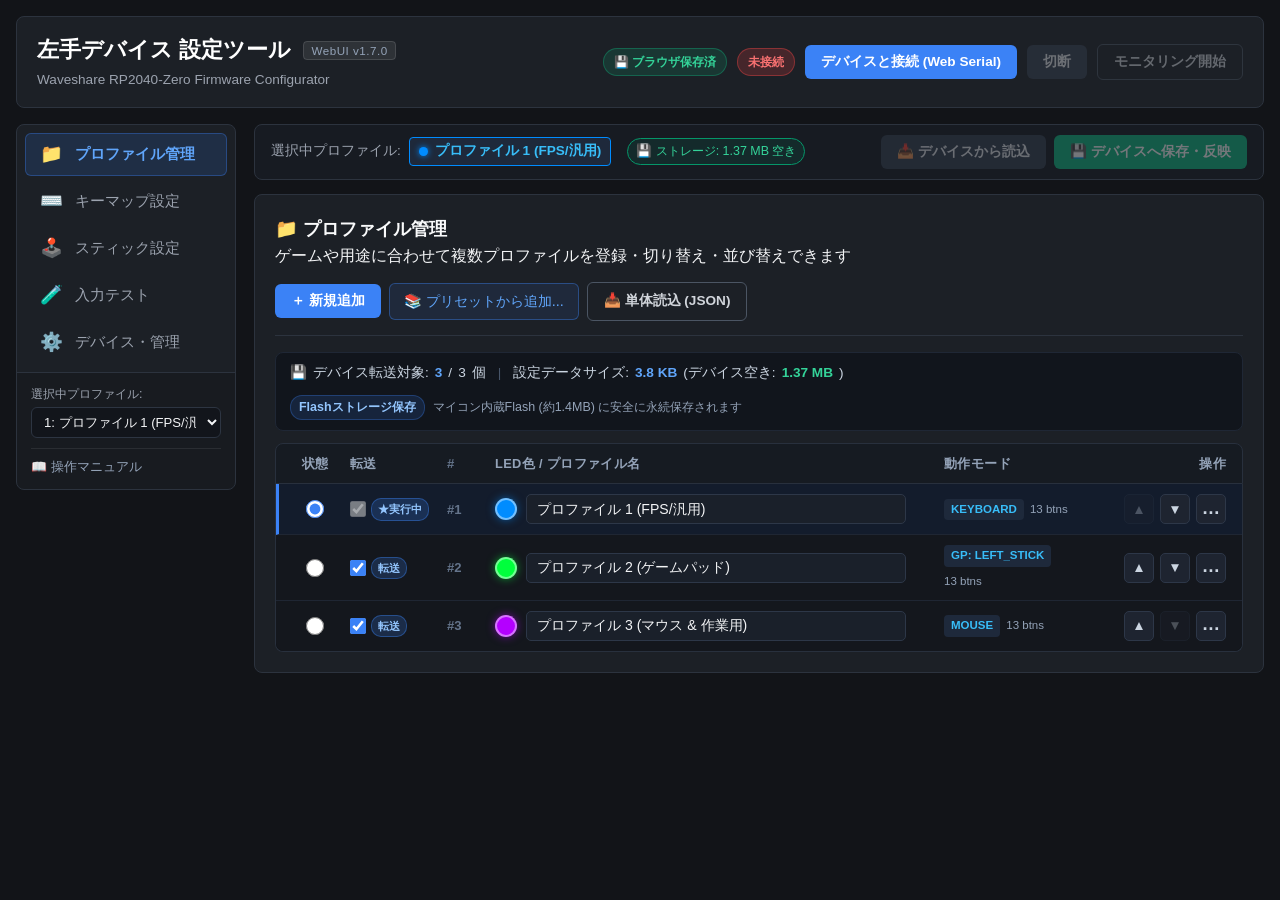
==== webui/index.html @ 6008fb48 "chore: bump version to v1.7.0" ====
<!DOCTYPE html>
<html lang="ja">
<head>
  <meta charset="UTF-8">
  <meta name="viewport" content="width=device-width, initial-scale=1.0">
  <meta http-equiv="Content-Security-Policy" content="default-src 'self'; script-src 'self'; style-src 'self' 'unsafe-inline'; img-src 'self' data:; connect-src 'self';">
  <meta http-equiv="Cache-Control" content="no-cache, no-store, must-revalidate">
  <meta http-equiv="Pragma" content="no-cache">
  <meta http-equiv="Expires" content="0">
  <title>左手デバイス 設定ツール - Configurator</title>
  <link rel="stylesheet" href="style.css">
</head>
<body>
  <div class="app-container">
    <!-- ヘッダー -->
    <header class="app-header">
      <div class="logo-area">
        <h1>左手デバイス 設定ツール <span class="app-version-tag" id="appVersionTag">WebUI v1.7.0</span></h1>
        <span class="subtitle">Waveshare RP2040-Zero Firmware Configurator</span>
      </div>
      <div class="connection-bar">
        <span id="storageBadge" class="badge badge-storage saved" title="ブラウザのlocalStorageに自動保存されています">💾 ブラウザ保存済</span>
        <span id="fwVersionBadge" class="badge badge-fw-version" style="display: none;" title="接続中ファームウェアのバージョン">FW: 未確認</span>
        <span id="connStatus" class="badge badge-disconnected">未接続</span>
        <button id="btnConnect" class="btn btn-primary" title="ポート選択ダイアログで「Lefty Controller」を含む項目を選択してください">デバイスと接続 (Web Serial)</button>
        <button id="btnDisconnect" class="btn btn-secondary" disabled>切断</button>
        <button id="btnToggleMonitor" class="btn btn-outline btn-monitor btn-toggle-monitor" disabled title="リアルタイムのスティック・ボタン入力状態の受信を切り替えます">モニタリング開始</button>
      </div>
    </header>

    <!-- ファームウェア更新通知バナー -->
    <div id="versionAlertBanner" class="version-alert-banner" style="display: none;">
      <div class="banner-content">
        <span class="banner-icon">⚠️</span>
        <div class="banner-text">
          <div class="banner-title" id="versionAlertTitle">ファームウェアの更新が推奨されます</div>
          <div class="banner-detail" id="versionAlertDetail">デバイス側: 未対応 (v1.0以前) / WebUI推奨: v1.7.0</div>
          <div class="banner-subtext">最新機能（同時押しコンボ、長押し・タップ判定、Fnレイヤー、内蔵Flashストレージ容量モニター）を安全に利用するため、最新のファームウェアファイルをマイコン（CIRCUITPY）にコピーしてください。</div>
        </div>
      </div>
      <div class="banner-actions">
        <button type="button" class="btn-sm btn-outline" id="btnDismissVersionAlert">閉じる</button>
      </div>
    </div>

    <!-- メインレイアウト: サイドバー + タブコンテンツ -->
    <div class="app-layout">
      <!-- 左サイドバー -->
      <aside class="sidebar">
        <nav class="sidebar-nav">
          <button type="button" class="nav-item active" data-tab="tabProfiles" id="navTabProfiles">
            <span class="nav-icon">📁</span>
            <span class="nav-label">プロファイル管理</span>
          </button>
          <button type="button" class="nav-item" data-tab="tabKeymap" id="navTabKeymap">
            <span class="nav-icon">⌨️</span>
            <span class="nav-label">キーマップ設定</span>
          </button>
          <button type="button" class="nav-item" data-tab="tabJoystick" id="navTabJoystick">
            <span class="nav-icon">🕹️</span>
            <span class="nav-label">スティック設定</span>
          </button>
          <button type="button" class="nav-item" data-tab="tabTest" id="navTabTest">
            <span class="nav-icon">🧪</span>
            <span class="nav-label">入力テスト</span>
          </button>
          <button type="button" class="nav-item" data-tab="tabDevice" id="navTabDevice">
            <span class="nav-icon">⚙️</span>
            <span class="nav-label">デバイス・管理</span>
          </button>
        </nav>
        <div class="sidebar-footer">
          <div class="sidebar-profile-indicator">
            <label for="sidebarProfileSelect" class="indicator-label">選択中プロファイル:</label>
            <select id="sidebarProfileSelect" class="sidebar-profile-select">
              <!-- JSで動的生成 -->
            </select>
          </div>
          <div class="sidebar-help-link">
            <a href="https://github.com/niratama/lefty-controller-firmware/blob/main/docs/webui_manual.md" target="_blank" rel="noopener noreferrer">📖 操作マニュアル</a>
          </div>
        </div>
      </aside>

      <!-- メインコンテンツ表示エリア -->
      <main class="tab-content-area">

        <!-- ============================================== -->
        <!-- TAB 1: プロファイル管理 (初期タブ) -->
        <!-- ============================================== -->
        <div id="tabProfiles" class="tab-pane active">
          <!-- クイックアクションバー -->
          <div class="quick-action-bar">
            <div class="quick-action-info">
              <span class="quick-action-label">選択中プロファイル:</span>
              <span class="active-profile-badge current-profile-name-display">プロファイル 1</span>
              <span id="quickStorageBadge" class="storage-chip" title="マイコン内蔵Flash (config.json) ストレージ容量状況">💾 ストレージ: -- 空き</span>
            </div>
            <div class="quick-action-buttons">
              <button type="button" class="btn btn-secondary btn-quick-load" disabled>📥 デバイスから読込</button>
              <button type="button" class="btn btn-success btn-quick-save" disabled>💾 デバイスへ保存・反映</button>
            </div>
          </div>

          <section class="card profile-management-card">
            <div class="card-header profile-management-header">
              <div class="card-header-titles">
                <h2>📁 プロファイル管理</h2>
                <span class="card-subtitle">ゲームや用途に合わせて複数プロファイルを登録・切り替え・並び替えできます</span>
              </div>
              <div class="profile-header-actions">
                <button type="button" id="btnAddProfile" class="btn btn-primary">＋ 新規追加</button>
                <button type="button" id="btnOpenPresetModal" class="btn btn-primary-outline">📚 プリセットから追加...</button>
                <label class="btn btn-outline file-btn">
                  📥 単体読込 (JSON) <input type="file" id="fileImportSingleProfile" accept=".json" style="display: none;">
                </label>
              </div>
            </div>

            <!-- プロファイル一覧リスト -->
            <div class="profiles-list-section">
              <!-- プロファイル同期 & ストレージ容量サマリーバー -->
              <div class="profiles-sync-summary-bar" id="profilesSyncSummaryBar">
                <div class="sync-summary-stats">
                  <span class="sync-summary-item">
                    <span class="sync-summary-icon">💾</span>
                    <span class="sync-summary-label">デバイス転送対象:</span>
                    <strong id="syncTargetCount">1</strong> / <span id="syncTotalCount">1</span> 個
                  </span>
                  <span class="sync-summary-separator">|</span>
                  <span class="sync-summary-item">
                    <span class="sync-summary-label">設定データサイズ:</span>
                    <strong id="syncPayloadBytes">--</strong> (デバイス空き: <strong id="syncFreeBytes">--</strong>)
                  </span>
                </div>
                <div class="sync-summary-guide">
                  <span class="sync-guide-badge">Flashストレージ保存</span>
                  <span class="sync-guide-text">マイコン内蔵Flash (約1.4MB) に安全に永続保存されます</span>
                </div>
              </div>

              <div class="profiles-list-header-row">
                <span class="col-status">状態</span>
                <span class="col-sync" title="マイコン内蔵Flash (config.json) への転送対象">転送</span>
                <span class="col-index">#</span>
                <span class="col-name" title="LED色アイコンをクリックして発光色を変更、テキスト入力で名前を変更">LED色 / プロファイル名</span>
                <span class="col-meta">動作モード</span>
                <span class="col-actions">操作</span>
              </div>
              <div class="profiles-list-container" id="profilesListContainer">
                <!-- JSで動的生成 -->
              </div>
            </div>
          </section>
        </div>

        <!-- ============================================== -->
        <!-- TAB 2: キーマップ設定 (13ボタン) -->
        <!-- ============================================== -->
        <div id="tabKeymap" class="tab-pane">
          <!-- クイックアクションバー -->
          <div class="quick-action-bar">
            <div class="quick-action-info">
              <span class="quick-action-label">編集対象:</span>
              <span class="active-profile-badge current-profile-name-display">プロファイル 1</span>
            </div>
            <div class="quick-action-buttons">
              <button type="button" class="btn btn-secondary btn-quick-load" disabled>📥 デバイスから読込</button>
              <button type="button" class="btn btn-success btn-quick-save" disabled>💾 デバイスへ保存・反映</button>
            </div>
          </div>

          <section class="card buttons-section">
            <div class="card-header">
              <h2>⌨️ スイッチ入力 (13ボタン) キーマップ</h2>
              <p class="section-desc">前面9個、側面トリガー3個、スティック押し込みスイッチの割当キーを設定します。</p>
            </div>

            <!-- レイヤー切り替え UI (通常レイヤー vs Fnレイヤー) -->
            <div class="layer-switcher-bar">
              <div class="layer-switcher-tabs" id="layerSwitcherTabs">
                <button type="button" class="btn-layer-tab active" data-layer="base" id="btnLayerBase">
                  <span class="layer-tab-dot dot-base"></span>
                  <span class="layer-tab-label">通常レイヤー (Base)</span>
                </button>
                <button type="button" class="btn-layer-tab" data-layer="fn" id="btnLayerFn">
                  <span class="layer-tab-dot dot-fn"></span>
                  <span class="layer-tab-label">Fnレイヤー</span>
                  <span class="layer-tab-badge">Fnキー押下中</span>
                </button>
              </div>
              <div class="layer-hint" id="layerHintText">
                💡 いずれかのボタンに <code>layer:fn</code> を割り当てると、そのボタンを押している間Fnレイヤーのキーマップに切り替わります。
              </div>
            </div>

            <!-- 折りたたみ式 対応キー一覧カタログ -->
            <div class="key-catalog-card">
              <div class="key-catalog-header">
                <div class="key-catalog-title">
                  <span class="catalog-title-main">📖 対応キー・アクション一覧カタログ</span>
                  <span class="catalog-hint">チップをクリックすると選択中の入力欄に自動挿入されます</span>
                </div>
                <button type="button" class="btn-sm btn-outline" id="btnToggleCatalog">一覧を展開 ▼</button>
              </div>
              <div class="key-catalog-body" id="keyCatalogBody" style="display: none;">
                <div class="catalog-tabs" id="catalogTabs">
                  <!-- JSで動的生成 -->
                </div>
                <div class="catalog-chips-container" id="catalogChipsContainer">
                  <!-- JSで動的生成 -->
                </div>
              </div>
            </div>

            <div class="button-grid" id="buttonGrid">
              <!-- JSで動的生成 -->
            </div>
          </section>

          <!-- コンボ (同時押し) 設定カード -->
          <section class="card combos-section">
            <div class="card-header combos-card-header">
              <div class="combos-header-info">
                <h2>🔀 2ボタン同時押し (コンボ / コード入力)</h2>
                <p class="section-desc">2つのボタンを同時に一定時間長押しした際のアクションを設定します（誤爆防止の単体キーマスキング付き）。</p>
              </div>
              <button type="button" class="btn btn-outline btn-sm" id="btnAddCombo">＋ コンボを追加</button>
            </div>
            <div class="combos-list-container" id="combosListContainer">
              <!-- JSで動的生成 -->
            </div>
          </section>
        </div>

        <!-- ============================================== -->
        <!-- TAB 3: スティック設定 -->
        <!-- ============================================== -->
        <div id="tabJoystick" class="tab-pane">
          <!-- クイックアクションバー -->
          <div class="quick-action-bar">
            <div class="quick-action-info">
              <span class="quick-action-label">編集対象:</span>
              <span class="active-profile-badge current-profile-name-display">プロファイル 1</span>
            </div>
            <div class="quick-action-buttons">
              <button type="button" class="btn btn-secondary btn-quick-load" disabled>📥 デバイスから読込</button>
              <button type="button" class="btn btn-success btn-quick-save" disabled>💾 デバイスへ保存・反映</button>
            </div>
          </div>

          <section class="card stick-section">
            <div class="card-header">
              <h2>🕹️ 2軸アナログスティック モニタ & 動作設定</h2>
            </div>
            <div class="stick-grid">
              <!-- スティックビジュアライザ -->
              <div class="visualizer-container">
                <div class="stick-mode-badge" id="stickModeBadge">
                  <span class="mode-badge-label">MODE:</span>
                  <span id="stickModeText" class="mode-badge-text">KEYBOARD (WASD)</span>
                  <span id="stickModeExtra" class="mode-badge-extra"></span>
                </div>
                <canvas id="stickCanvas" width="300" height="300"></canvas>
                <div class="stick-coords">
                  <span>RAW: (<span id="rawX">32768</span>, <span id="rawY">32768</span>)</span>
                  <span>Delta: (<span id="deltaX">0</span>, <span id="deltaY">0</span>)</span>
                </div>
                <div class="active-states">
                  <span id="stateUp" class="state-pill">UP: NEUTRAL</span>
                  <span id="stateDown" class="state-pill">DOWN: NEUTRAL</span>
                  <span id="stateLeft" class="state-pill">LEFT: NEUTRAL</span>
                  <span id="stateRight" class="state-pill">RIGHT: NEUTRAL</span>
                </div>
                <div class="stick-action-btns">
                  <button id="btnCalibrate" class="btn btn-outline" disabled style="width: 100%;">ゼロ点キャリブレーション実行</button>
                </div>
              </div>

              <!-- スティック各種パラメータ設定 -->
              <div class="stick-params">
                <h3>スティック基本動作</h3>
                <div class="param-row">
                  <label for="stickModeSelect">スティック動作モード:</label>
                  <select id="stickModeSelect" class="btn-input" style="width: 100%;">
                    <option value="keyboard">キーボード (WASD 多段階入力)</option>
                    <option value="gamepad">ゲームパッド (アナログスティック / DPAD)</option>
                    <option value="mouse">マウス (ポインタ移動)</option>
                  </select>
                </div>

                <!-- ゲームパッド割り当てターゲット (ゲームパッド時のみ表示) -->
                <div class="param-row" id="gamepadTargetRow" style="display: none;">
                  <label for="gamepadTargetSelect">ゲームパッド割り当て軸 / ターゲット:</label>
                  <select id="gamepadTargetSelect" class="btn-input" style="width: 100%;">
                    <option value="left_stick">左スティック (X / Y 軸)</option>
                    <option value="right_stick">右スティック (Z / Rz 軸 - カメラ操作等)</option>
                    <option value="dpad">D-Pad / ハットスイッチ (十字キー 8方向 / 4方向)</option>
                    <option value="z_axis">Z軸 (DirectInput Z / Rz 軸)</option>
                  </select>
                </div>

                <!-- スティック Run (走り/2段階目/マウス深倒し加速) 有効・無効トグル -->
                <div class="param-row-checkbox" id="enableRunRow">
                  <label><input type="checkbox" id="enableRunCheckbox" checked> <span id="enableRunLabel">スティックのRun (走り/2段階目入力) を有効にする</span></label>
                  <span class="param-hint-inline" id="enableRunHint">※チェックを外すと最大まで倒しても常にWalk(1段階目)のみ入力されます</span>
                </div>

                <!-- DPAD Walk/Run 連動ボタン (ゲームパッド DPAD時のみ表示) -->
                <div id="dpadWalkRunGroup" class="dpad-modifiers-box" style="display: none;">
                  <h4>DPAD Walk / Run 連動ボタン設定</h4>
                  <div class="param-row">
                    <label for="dpadWalkBtnInput">Walk (低速移動時) 追加ボタン:</label>
                    <input type="text" id="dpadWalkBtnInput" class="btn-input" placeholder="例: 未設定、または Shift や Gamepad_1 等">
                  </div>
                  <div class="param-row">
                    <label for="dpadRunBtnInput">Run (高速移動時) 追加ボタン:</label>
                    <input type="text" id="dpadRunBtnInput" class="btn-input" placeholder="例: Gamepad_2 (Bダッシュ) や Gamepad_9 (L3) 等">
                  </div>
                  <span class="param-hint">※スティックの傾きに応じて連動ボタンを押します。深く倒した時にダッシュボタンを押す標準パターン、または浅く倒した時にスニーク/歩きボタンを押す逆パターンの両方に対応します。</span>
                </div>

                <div class="param-row">
                  <label for="directionModeSelect">方向入力制限 (斜め防止):</label>
                  <select id="directionModeSelect" class="btn-input" style="width: 100%;">
                    <option value="8way">8方向入力 (標準: 斜め同時押し可)</option>
                    <option value="4way_snap">4方向スナップ (推奨: 最寄り1方向のみ入力)</option>
                    <option value="4way_strict">4方向厳格 (斜め不感帯: 斜め入力時は無効化)</option>
                  </select>
                </div>
                <div class="param-row" id="mouseSpeedRow" style="display: none;">
                  <label for="mouseSpeedInput">マウス最高速度 (感度):</label>
                  <input type="range" id="mouseSpeedInput" min="2" max="30" step="1">
                  <span id="mouseSpeedVal" class="val-display">-</span>
                </div>
                <div class="param-row" id="mouseCurveRow" style="display: none;">
                  <label for="mouseCurveSelect">マウス加速カーブ (レスポンス):</label>
                  <select id="mouseCurveSelect" class="btn-input" style="width: 100%;">
                    <option value="linear">リニア (1.0 - 倒し込み量に一定比例)</option>
                    <option value="smooth" selected>スムーズ (1.5 - 標準: 微小操作が繊細で快適)</option>
                    <option value="aggressive">急加速 (2.0 - 精密エイム & 端で一気に高速移動)</option>
                  </select>
                </div>
                <div class="param-row" id="mouseRunThresholdRow" style="display: none;">
                  <label for="mouseRunThresholdInput">Run (深倒し加速) 開始閾値:</label>
                  <input type="range" id="mouseRunThresholdInput" min="5000" max="32000" step="500">
                  <span id="mouseRunThresholdVal" class="val-display">-</span>
                </div>
                <div class="param-row">
                  <label for="deadzoneInput">デッドゾーン (遊び):</label>
                  <input type="range" id="deadzoneInput" min="500" max="10000" step="100">
                  <span id="deadzoneVal" class="val-display">-</span>
                </div>
                <div class="param-row">
                  <label for="hysteresisInput">ヒステリシス (チャタリング防止):</label>
                  <input type="range" id="hysteresisInput" min="200" max="5000" step="100">
                  <span id="hysteresisVal" class="val-display">-</span>
                </div>
                <div class="param-row-checkbox">
                  <label><input type="checkbox" id="invertX"> X軸反転</label>
                  <label><input type="checkbox" id="invertY"> Y軸反転</label>
                </div>
                <div class="param-row">
                  <label for="rotationSelect">取付回転補正:</label>
                  <select id="rotationSelect" class="btn-input" style="width: 100%;">
                    <option value="0">0°</option>
                    <option value="90">90° (標準取付補正)</option>
                    <option value="180">180°</option>
                    <option value="270">270° (逆向き取付補正)</option>
                  </select>
                </div>

                <!-- キーボード Walk/Run 閾値 & 方向別個別設定 -->
                <div id="kbdThresholdsGroup">
                  <h3 style="margin-top: 15px;">Walk / Run 閾値一括設定 (全方向)</h3>
                  <div class="param-row">
                    <label for="batchWalkInput">Walk (歩き) 閾値:</label>
                    <input type="range" id="batchWalkInput" min="1000" max="32000" step="500">
                    <span id="batchWalkVal" class="val-display">-</span>
                  </div>
                  <div class="param-row">
                    <label for="batchRunInput">Run (走り) 閾値:</label>
                    <input type="range" id="batchRunInput" min="1000" max="32000" step="500">
                    <span id="batchRunVal" class="val-display">-</span>
                  </div>

                  <h3 style="margin-top: 15px;">方向別 個別設定 (微調整・キー割当)</h3>
                  <div class="direction-tabs">
                    <table class="dir-table">
                      <thead>
                        <tr>
                          <th>方向</th>
                          <th>Walk閾値</th>
                          <th>Walkキー</th>
                          <th>Run閾値</th>
                          <th>Runキー</th>
                        </tr>
                      </thead>
                      <tbody id="dirTableBody">
                        <!-- JSで動的生成 -->
                      </tbody>
                    </table>
                  </div>
                </div>
              </div>
            </div>
          </section>
        </div>

        <!-- ============================================== -->
        <!-- TAB 4: 入力テスト & ハードウェアモニター -->
        <!-- ============================================== -->
        <div id="tabTest" class="tab-pane">
          <section class="card test-input-section">
            <div class="test-header">
              <h2>🧪 キー入力テスト & ハードウェアモニター</h2>
              <span class="test-badge">HID Key & Hardware Monitor</span>
            </div>
            <p class="section-desc">コントローラのボタンやスティック入力をブラウザ上で即座にテストできます。Tabキーが押されてもフォーカスが外れないよう保護されています。</p>

            <div class="test-input-container">
              <input type="text" id="testInputBox" class="test-input-box" placeholder="ここをクリックしてキーやスティックを操作すると文字が入力されます (Tabキー対応)..." autocomplete="off">
              <button id="btnClearTestInput" class="btn btn-secondary">入力クリア</button>
            </div>

            <div class="test-key-display">
              <span class="test-label">押下中キー (PC認識):</span>
              <div id="liveKeysContainer" class="live-keys-container">
                <span class="key-pill-placeholder">なし</span>
              </div>
            </div>

            <div class="hw-monitor-container">
              <span class="test-label">物理ボタン状態 (GP0〜GP12 / 30Hz):</span>
              <div class="hw-btn-grid" id="hwBtnGrid">
                <!-- JSで13ボタンのインジケータを生成 -->
              </div>
            </div>
          </section>
        </div>

        <!-- ============================================== -->
        <!-- TAB 5: デバイス・管理 & バックアップ -->
        <!-- ============================================== -->
        <div id="tabDevice" class="tab-pane">
          <section class="card device-management-card">
            <div class="card-header">
              <h2>⚙️ デバイス管理 & 設定バックアップ</h2>
              <p class="section-desc">設定全体のバックアップ・復元、内蔵Flashメモリ(NVM)使用状況の確認、出荷時リセット、およびシリアル通信ログの確認が行えます。</p>
            </div>

            <!-- NVMストレージ使用状況カード -->
            <div class="nvm-storage-card">
              <div class="nvm-card-header">
                <div class="nvm-header-title">
                  <h3>💾 マイコン内蔵ストレージ (Flash / config.json) 状況</h3>
                  <span id="nvmSourceBadge" class="nvm-source-badge offline">オフライン (推定値)</span>
                </div>
                <button type="button" id="btnRefreshNvm" class="btn btn-sm btn-outline">🔄 容量を再確認</button>
              </div>

              <div class="nvm-stats-grid">
                <div class="nvm-stat-box">
                  <span class="nvm-stat-label">設定データ使用量</span>
                  <div class="nvm-stat-value-group">
                    <span id="nvmUsedVal" class="nvm-stat-num">--</span>
                    <span id="nvmUsedUnit" class="nvm-stat-unit">bytes</span>
                  </div>
                </div>
                <div class="nvm-stat-box">
                  <span class="nvm-stat-label">空き容量</span>
                  <div class="nvm-stat-value-group">
                    <span id="nvmFreeVal" class="nvm-stat-num">--</span>
                    <span id="nvmFreeUnit" class="nvm-stat-unit">MB</span>
                  </div>
                </div>
                <div class="nvm-stat-box">
                  <span class="nvm-stat-label">総容量</span>
                  <div class="nvm-stat-value-group">
                    <span id="nvmTotalVal" class="nvm-stat-num">約 1.4</span>
                    <span id="nvmTotalUnit" class="nvm-stat-unit">MB</span>
                  </div>
                </div>
                <div class="nvm-stat-box">
                  <span class="nvm-stat-label">登録プロファイル数</span>
                  <div class="nvm-stat-value-group">
                    <span id="nvmProfileCountVal" class="nvm-stat-num">--</span>
                    <span class="nvm-stat-unit">個</span>
                  </div>
                </div>
              </div>

              <div class="nvm-progress-section">
                <div class="nvm-progress-track">
                  <div id="nvmProgressBar" class="nvm-progress-fill" style="width: 0%;"></div>
                </div>
                <div class="nvm-progress-info">
                  <span id="nvmProgressPercent" class="nvm-percent-text">0.0% 使用中</span>
                  <span id="nvmProgressStatus" class="nvm-status-text">余裕あり</span>
                </div>
              </div>

              <div class="nvm-card-footer">
                <p id="nvmWarningText" class="nvm-alert-text" style="display: none;"></p>
                <p class="nvm-guide-text">
                  ℹ️ <strong>RP2040 内蔵Flashストレージ:</strong> 総容量 約 1.0〜1.4 MB。1プロファイルあたり約400 bytesと非常に軽量なため、数十〜数百個のプロファイルを余裕を持ってマイコンへ保存可能です。PCへUSBマウント（メンテナンスモード）時にも <code>config.json</code> を直接バックアップ・手動編集できます。
                </p>
              </div>
            </div>

            <div class="backup-actions-bar">
              <div class="backup-action-group">
                <h3>⚡ デバイス同期</h3>
                <div class="btn-group-sync">
                  <button id="btnLoadConfig" class="btn btn-secondary" disabled>📥 デバイスから読込</button>
                  <button id="btnSaveConfig" class="btn btn-success" disabled>💾 デバイスへ保存・反映 (Hot Reload)</button>
                </div>
              </div>

              <div class="backup-action-group">
                <h3>💾 バックアップ (JSON)</h3>
                <div class="btn-group-json">
                  <button id="btnExportJson" class="btn btn-outline">全設定JSONエクスポート</button>
                  <label class="btn btn-outline file-btn">
                    全設定JSONインポート <input type="file" id="fileImportJson" accept=".json" style="display: none;">
                  </label>
                  <button id="btnResetDefault" class="btn btn-danger">デフォルトに戻す</button>
                </div>
              </div>

              <div class="backup-action-group">
                <h3>📖 ドキュメント</h3>
                <div class="btn-group-json">
                  <a href="https://github.com/niratama/lefty-controller-firmware/blob/main/docs/webui_manual.md" target="_blank" rel="noopener noreferrer" class="btn btn-outline" style="text-decoration: none; display: inline-flex; align-items: center; gap: 6px;">📖 WebUI 操作マニュアルを開く</a>
                </div>
              </div>
            </div>

            <div class="action-progress-wrapper">
              <span id="actionProgress" class="action-progress" style="display: none;">
                <span class="spinner"></span>
                <span id="actionProgressText">処理中...</span>
              </span>
            </div>

            <!-- シリアル通信ログコンソール -->
            <div class="console-box">
              <div class="console-header">
                <span>📡 シリアル通信ログ / コンソール</span>
                <button id="btnClearLog" class="btn-sm">クリア</button>
              </div>
              <pre id="logArea"></pre>
            </div>
          </section>
        </div>

      </main>
    </div>

    <!-- ============================================== -->
    <!-- プリセット選択モーダル -->
    <!-- ============================================== -->
    <div id="presetModal" class="modal-overlay" style="display: none;">
      <div class="modal-box preset-modal-box">
        <div class="modal-header">
          <div class="modal-header-info">
            <h3>📚 プロファイル プリセットライブラリ</h3>
            <span class="modal-subtitle">よく使われる設定テンプレートを選んでプロファイルに追加できます</span>
          </div>
          <button type="button" class="modal-close-btn" id="btnPresetModalClose">&times;</button>
        </div>
        <div class="preset-cards-grid" id="presetCardsGrid">
          <!-- JSで動的生成 -->
        </div>
      </div>
    </div>

    <!-- ============================================== -->
    <!-- キー選択モーダル -->
    <!-- ============================================== -->
    <div id="keyPickerModal" class="modal-overlay" style="display: none;">
      <div class="modal-box">
        <div class="modal-header">
          <div class="modal-header-info">
            <h3 id="modalTargetTitle">キーを選択</h3>
            <span class="modal-subtitle">割り当てたいキーやアクションをクリックしてください</span>
          </div>
          <button type="button" class="modal-close-btn" id="btnModalClose">&times;</button>
        </div>
        <div class="modal-modifiers-row">
          <span class="modifier-label">同時押し修飾キー:</span>
          <label class="mod-checkbox-label"><input type="checkbox" id="modCtrl"> Ctrl</label>
          <label class="mod-checkbox-label"><input type="checkbox" id="modShift"> Shift</label>
          <label class="mod-checkbox-label"><input type="checkbox" id="modAlt"> Alt</label>
          <label class="mod-checkbox-label"><input type="checkbox" id="modWin"> Win / Gui</label>
        </div>
        <div class="modal-tabs" id="modalTabs">
          <!-- JSで動的生成 -->
        </div>
        <div class="modal-chips-grid" id="modalChipsGrid">
          <!-- JSで動的生成 -->
        </div>
        <div class="modal-footer">
          <div class="modal-preview">
            <span class="preview-label">設定内容:</span>
            <span class="preview-badge" id="modalSelectedKey">未選択</span>
          </div>
          <div class="modal-footer-btns">
            <button type="button" class="btn btn-secondary" id="btnModalClear">キー解除 (なし)</button>
            <button type="button" class="btn btn-primary" id="btnModalApply">確定して反映</button>
          </div>
        </div>
      </div>
    </div>

    <!-- ============================================== -->
    <!-- 共有プロファイル受信確認モーダル -->
    <!-- ============================================== -->
    <div id="sharedProfileModal" class="modal-overlay" style="display: none;">
      <div class="modal-box shared-profile-modal-box">
        <div class="modal-header">
          <div class="modal-header-info">
            <h3>📥 共有プロファイルを受信しました</h3>
            <span class="modal-subtitle">共有リンクからプロファイル設定が検出されました</span>
          </div>
          <button type="button" class="modal-close-btn" id="btnSharedProfileClose">&times;</button>
        </div>
        <div class="shared-profile-body">
          <div class="shared-profile-card">
            <div class="shared-profile-header">
              <span class="shared-profile-badge" id="sharedProfileBadge">KEYBOARD</span>
              <span class="shared-profile-btn-count" id="sharedProfileBtnCount">13ボタン設定済</span>
            </div>
            <h4 class="shared-profile-name" id="sharedProfileName">プロファイル名</h4>
            <p class="shared-profile-desc" id="sharedProfileDesc">スティックおよび13ボタンの設定が含まれています。</p>
          </div>
        </div>
        <div class="modal-footer">
          <div class="modal-footer-btns" style="width: 100%; justify-content: flex-end; gap: 10px;">
            <button type="button" class="btn btn-secondary" id="btnSharedProfileCancel">キャンセル</button>
            <button type="button" class="btn btn-primary" id="btnSharedProfileApply">＋ このプロファイルを一覧に追加する</button>
          </div>
        </div>
      </div>
    </div>

    <!-- ============================================== -->
    <!-- 短押し / 長押し (Tap-Hold) 個別設定モーダル -->
    <!-- ============================================== -->
    <div id="tapHoldModal" class="modal-overlay" style="display: none;">
      <div class="modal-box tap-hold-modal-box">
        <div class="modal-header">
          <div class="modal-header-info">
            <h3 id="tapHoldModalTitle">⏱️ 短押し / 長押し (Tap-Hold) 設定</h3>
            <span class="modal-subtitle">1つのボタンで「ちょん押し」と「長押し」のアクションを使い分けます</span>
          </div>
          <button type="button" class="modal-close-btn" id="btnTapHoldClose">&times;</button>
        </div>
        <div class="tap-hold-modal-body">
          <div class="tap-hold-group">
            <div class="tap-hold-label-row">
              <span class="tap-hold-badge badge-tap">短押し (Tap)</span>
              <span class="tap-hold-desc">すばやく離したときに発動（例: E / リロード、1 / 武器切替）</span>
            </div>
            <div class="tap-hold-input-row">
              <input type="text" id="tapHoldInputTap" class="tap-hold-input" placeholder="例: E, 1, Space" list="allKeysList" />
              <button type="button" class="btn-tool-sm" id="btnTapHoldPickTap">📋 選択</button>
            </div>
          </div>

          <div class="tap-hold-group">
            <div class="tap-hold-label-row">
              <span class="tap-hold-badge badge-hold">長押し (Hold)</span>
              <span class="tap-hold-desc">一定時間押し続けたときに発動（例: F / インタラクト、profile_next）</span>
            </div>
            <div class="tap-hold-input-row">
              <input type="text" id="tapHoldInputHold" class="tap-hold-input" placeholder="例: F, profile_next, M" list="allKeysList" />
              <button type="button" class="btn-tool-sm" id="btnTapHoldPickHold">📋 選択</button>
            </div>
          </div>

          <div class="tap-hold-group">
            <div class="tap-hold-label-row">
              <span class="tap-hold-badge badge-timer">判定長押し時間 (ミリ秒)</span>
              <span class="tap-hold-desc">この時間以上押すと長押しと判定されます（推奨: 250〜500ms）</span>
            </div>
            <div class="tap-hold-ms-row">
              <input type="number" id="tapHoldInputMs" class="tap-hold-input-ms" min="100" max="2000" step="50" value="300" />
              <span class="tap-hold-unit">ms</span>
            </div>
          </div>
        </div>
        <div class="modal-footer">
          <div class="modal-preview">
            <span class="preview-label">生成書式:</span>
            <code class="preview-badge" id="tapHoldPreviewText">tap:E|hold:F|ms:300</code>
          </div>
          <div class="modal-footer-btns">
            <button type="button" class="btn btn-secondary" id="btnTapHoldClear">通常の単一キーに戻す</button>
            <button type="button" class="btn btn-primary" id="btnTapHoldApply">確定して反映</button>
          </div>
        </div>
      </div>
    </div>

    <!-- トースト通知 -->
    <div id="toastNotification" class="toast-notification"></div>

    <!-- キー入力補完用 datalist -->
    <datalist id="allKeysList">
      <!-- JSで動的生成 -->
    </datalist>

    <!-- LED色パレット補完用 datalist -->
    <datalist id="presetLedColors">
      <option value="#008cff">シアン / ブルー (デフォルト 1)</option>
      <option value="#00ff3c">グリーン (デフォルト 2)</option>
      <option value="#b400ff">パープル (デフォルト 3)</option>
      <option value="#ffb400">オレンジ / イエロー (デフォルト 4)</option>
      <option value="#00ffe6">ターコイズ (デフォルト 5)</option>
      <option value="#ff2800">レッド (デフォルト 6)</option>
      <option value="#ff007f">ホットピンク</option>
      <option value="#ffffff">ピュアホワイト</option>
    </datalist>
  </div>

  <script src="app.js?v=1.7.0"></script>
</body>
</html>
---- webui/style.css ----
:root {
  --bg-color: #121418;
  --card-bg: #1c2026;
  --card-border: #2c333e;
  --primary: #3b82f6;
  --primary-hover: #2563eb;
  --success: #10b981;
  --success-hover: #059669;
  --danger: #ef4444;
  --danger-hover: #dc2626;
  --warning: #f59e0b;
  --text-main: #f3f4f6;
  --text-sub: #9ca3af;
  --active-btn: #38bdf8;
  --radar-center: #475569;
  --radar-deadzone: rgba(148, 163, 184, 0.15);
  --radar-walk: rgba(59, 130, 246, 0.15);
  --radar-run: rgba(16, 185, 129, 0.15);
  --radar-dot: #ef4444;
}

* {
  box-sizing: border-box;
  margin: 0;
  padding: 0;
}

body {
  font-family: -apple-system, BlinkMacSystemFont, "Segoe UI", Roboto, Helvetica, Arial, sans-serif;
  background-color: var(--bg-color);
  color: var(--text-main);
  line-height: 1.5;
  padding: 16px;
}

.app-container {
  max-width: 1320px;
  margin: 0 auto;
  display: flex;
  flex-direction: column;
  gap: 16px;
}

.app-header {
  display: flex;
  justify-content: space-between;
  align-items: center;
  padding: 16px 20px;
  background-color: var(--card-bg);
  border: 1px solid var(--card-border);
  border-radius: 8px;
}

.logo-area h1 {
  font-size: 1.4rem;
  font-weight: 700;
  color: #fff;
}

.subtitle {
  font-size: 0.85rem;
  color: var(--text-sub);
}

.connection-bar {
  display: flex;
  align-items: center;
  gap: 10px;
  flex-wrap: wrap;
}

.btn-monitor {
  display: inline-flex;
  align-items: center;
  gap: 6px;
  transition: all 0.2s ease;
}

.btn-monitor.monitoring-active {
  background-color: rgba(16, 185, 129, 0.15);
  border-color: #10b981;
  color: #34d399;
}

.btn-monitor.monitoring-active:hover {
  background-color: rgba(16, 185, 129, 0.25);
  border-color: #059669;
}

.btn-monitor.monitoring-active::before {
  content: "";
  display: inline-block;
  width: 7px;
  height: 7px;
  border-radius: 50%;
  background-color: #10b981;
  box-shadow: 0 0 6px #10b981;
  animation: pulse-dot 1.5s infinite;
}

@keyframes pulse-dot {
  0% { transform: scale(0.95); opacity: 0.8; }
  50% { transform: scale(1.25); opacity: 1; }
  100% { transform: scale(0.95); opacity: 0.8; }
}

.badge {
  padding: 4px 10px;
  border-radius: 9999px;
  font-size: 0.75rem;
  font-weight: 600;
}

.badge-disconnected {
  background-color: rgba(239, 68, 68, 0.2);
  color: #f87171;
  border: 1px solid rgba(239, 68, 68, 0.4);
}

.badge-connected {
  background-color: rgba(16, 185, 129, 0.2);
  color: #34d399;
  border: 1px solid rgba(16, 185, 129, 0.4);
}

.badge-storage {
  background-color: rgba(59, 130, 246, 0.15);
  color: #60a5fa;
  border: 1px solid rgba(59, 130, 246, 0.35);
  cursor: default;
  transition: all 0.2s ease;
}

.badge-storage.saved {
  background-color: rgba(16, 185, 129, 0.15);
  color: #34d399;
  border: 1px solid rgba(16, 185, 129, 0.35);
}

.app-version-tag {
  font-size: 0.52em;
  font-weight: 500;
  color: #94a3b8;
  background: rgba(255, 255, 255, 0.08);
  border: 1px solid rgba(255, 255, 255, 0.12);
  border-radius: 4px;
  padding: 2px 7px;
  vertical-align: middle;
  margin-left: 6px;
  letter-spacing: 0.5px;
}

.badge-fw-version {
  background-color: rgba(148, 163, 184, 0.15);
  color: #94a3b8;
  border: 1px solid rgba(148, 163, 184, 0.35);
  cursor: default;
  transition: all 0.2s ease;
}

.badge-fw-version.up-to-date {
  background-color: rgba(16, 185, 129, 0.15);
  color: #34d399;
  border: 1px solid rgba(16, 185, 129, 0.35);
}

.badge-fw-version.outdated {
  background-color: rgba(245, 158, 11, 0.18);
  color: #fbbf24;
  border: 1px solid rgba(245, 158, 11, 0.45);
  animation: pulse-outdated 2s infinite ease-in-out;
}

@keyframes pulse-outdated {
  0%, 100% { border-color: rgba(245, 158, 11, 0.4); }
  50% { border-color: rgba(245, 158, 11, 0.9); }
}

/* バージョン警告バナー */
.version-alert-banner {
  display: flex;
  justify-content: space-between;
  align-items: center;
  background: linear-gradient(90deg, rgba(245, 158, 11, 0.15) 0%, rgba(245, 158, 11, 0.06) 100%);
  border: 1px solid rgba(245, 158, 11, 0.45);
  border-left: 4px solid #f59e0b;
  border-radius: 8px;
  padding: 12px 18px;
  margin-bottom: 20px;
  gap: 16px;
  animation: fadeIn 0.3s ease;
}

.banner-content {
  display: flex;
  align-items: flex-start;
  gap: 14px;
}

.banner-icon {
  font-size: 1.5rem;
  line-height: 1;
  flex-shrink: 0;
  margin-top: 2px;
}

.banner-text {
  display: flex;
  flex-direction: column;
  gap: 3px;
}

.banner-title {
  font-weight: 700;
  font-size: 0.95rem;
  color: #fbbf24;
}

.banner-detail {
  font-size: 0.85rem;
  color: #f3f4f6;
  font-weight: 500;
}

.banner-subtext {
  font-size: 0.8rem;
  color: #94a3b8;
  line-height: 1.4;
}

.banner-actions {
  flex-shrink: 0;
}

.card {
  background-color: var(--card-bg);
  border: 1px solid var(--card-border);
  border-radius: 8px;
  padding: 20px;
}

.card h2 {
  font-size: 1.15rem;
  margin-bottom: 12px;
  color: #f9fafb;
  border-bottom: 1px solid var(--card-border);
  padding-bottom: 8px;
}

.section-desc {
  font-size: 0.85rem;
  color: var(--text-sub);
  margin-bottom: 16px;
}

/* スティックセクション */
.stick-grid {
  display: grid;
  grid-template-columns: 320px 1fr;
  gap: 24px;
}

@media (max-width: 800px) {
  .stick-grid {
    grid-template-columns: 1fr;
  }
}

.visualizer-container {
  display: flex;
  flex-direction: column;
  align-items: center;
  gap: 10px;
}

.stick-mode-badge {
  display: inline-flex;
  align-items: center;
  gap: 8px;
  background-color: #181d24;
  border: 1px solid var(--card-border);
  padding: 4px 14px;
  border-radius: 9999px;
  font-size: 0.8rem;
  font-weight: 600;
  box-shadow: 0 1px 3px rgba(0, 0, 0, 0.3);
}

.stick-mode-badge .mode-badge-label {
  color: #64748b;
  font-weight: 700;
  font-size: 0.75rem;
}

.stick-mode-badge .mode-badge-text {
  color: #38bdf8;
  letter-spacing: 0.5px;
}

.stick-mode-badge .mode-badge-extra {
  font-family: monospace;
  color: #34d399;
  font-size: 0.75rem;
  background-color: rgba(16, 185, 129, 0.1);
  padding: 2px 6px;
  border-radius: 4px;
  border: 1px solid rgba(16, 185, 129, 0.2);
}

.stick-mode-badge .mode-badge-extra:empty {
  display: none;
}

#stickCanvas {
  background-color: #0b0d10;
  border: 1px solid var(--card-border);
  border-radius: 50%;
  box-shadow: inset 0 0 15px rgba(0,0,0,0.8);
}

.stick-coords {
  font-family: monospace;
  font-size: 0.85rem;
  display: flex;
  gap: 16px;
  color: var(--text-sub);
}

.active-states {
  display: flex;
  flex-wrap: wrap;
  gap: 6px;
  justify-content: center;
}

.state-pill {
  font-size: 0.7rem;
  padding: 2px 8px;
  border-radius: 4px;
  background-color: #262c36;
  color: var(--text-sub);
  border: 1px solid #374151;
}

.state-pill.active-walk {
  background-color: rgba(59, 130, 246, 0.2);
  color: #60a5fa;
  border-color: #3b82f6;
  font-weight: bold;
}

.state-pill.active-run {
  background-color: rgba(16, 185, 129, 0.2);
  color: #34d399;
  border-color: #10b981;
  font-weight: bold;
}

.stick-action-btns {
  display: flex;
  gap: 8px;
  margin-top: 6px;
}

/* スティックパラメータ設定 */
.stick-params h3 {
  font-size: 0.95rem;
  color: var(--text-sub);
  margin-bottom: 8px;
}

.param-row {
  display: grid;
  grid-template-columns: 240px 1fr 60px;
  align-items: center;
  gap: 12px;
  margin-bottom: 12px;
}

.param-row label {
  font-size: 0.85rem;
}

.param-row input[type="range"] {
  accent-color: var(--primary);
}

.val-display {
  font-family: monospace;
  font-size: 0.85rem;
  text-align: right;
  color: #38bdf8;
}

.param-row-checkbox {
  display: flex;
  gap: 20px;
  margin-bottom: 16px;
  font-size: 0.85rem;
}

.dir-table {
  width: 100%;
  border-collapse: collapse;
  font-size: 0.85rem;
}

.dir-table th, .dir-table td {
  padding: 8px 10px;
  border: 1px solid var(--card-border);
  text-align: left;
}

.dir-table th {
  background-color: #232832;
  color: var(--text-sub);
}

.dir-table input[type="number"], .dir-table input[type="text"] {
  width: 100%;
  background-color: #121418;
  border: 1px solid #374151;
  color: #fff;
  padding: 4px 8px;
  border-radius: 4px;
}

/* ボタンキーマップ設定 */
.button-grid {
  display: grid;
  grid-template-columns: repeat(auto-fill, minmax(200px, 1fr));
  gap: 12px;
}

.btn-card {
  background-color: #171a20;
  border: 1px solid var(--card-border);
  border-radius: 6px;
  padding: 10px;
  display: flex;
  flex-direction: column;
  gap: 6px;
  transition: border-color 0.15s;
}

.btn-card.physically-pressed {
  border-color: #34d399;
  box-shadow: 0 0 10px rgba(52, 211, 153, 0.4);
  background-color: #132822;
}

.btn-card-header {
  display: flex;
  justify-content: space-between;
  align-items: center;
  gap: 4px;
}

.btn-card-title {
  display: flex;
  align-items: center;
  gap: 6px;
}

.btn-card-tools {
  display: flex;
  align-items: center;
  gap: 4px;
}

.btn-tool-sm {
  background-color: #232832;
  border: 1px solid #374151;
  color: #94a3b8;
  font-size: 0.72rem;
  padding: 2px 6px;
  border-radius: 4px;
  cursor: pointer;
  transition: all 0.15s ease;
  line-height: 1.2;
}

.btn-tool-sm:hover {
  background-color: #374151;
  color: #fff;
  border-color: #4b5563;
}

.btn-tool-sm.capturing-key {
  background-color: rgba(59, 130, 246, 0.3) !important;
  color: #60a5fa !important;
  border-color: #3b82f6 !important;
  animation: capturePulse 1s infinite alternate;
}

@keyframes capturePulse {
  0% { box-shadow: 0 0 2px rgba(59, 130, 246, 0.4); }
  100% { box-shadow: 0 0 10px rgba(59, 130, 246, 0.9); }
}

.btn-label {
  font-size: 0.8rem;
  font-weight: 600;
  color: #94a3b8;
}

.btn-input-wrapper {
  position: relative;
  display: flex;
  align-items: center;
  width: 100%;
}

.btn-input {
  width: 100%;
  background-color: #0d0f12;
  border: 1px solid #374151;
  color: #38bdf8;
  padding: 6px 26px 6px 8px;
  border-radius: 4px;
  font-size: 0.9rem;
  font-weight: bold;
  transition: border-color 0.15s;
}

.btn-input:focus {
  border-color: #38bdf8;
  outline: none;
}

.btn-input.invalid-key {
  border-color: #f59e0b;
}

.key-valid-badge {
  position: absolute;
  right: 6px;
  font-size: 0.75rem;
  cursor: help;
  user-select: none;
}

.key-valid-badge.valid {
  color: #10b981;
}

.key-valid-badge.invalid {
  color: #f59e0b;
}

/* コントロールボタンバー */
.action-buttons-bar {
  display: flex;
  flex-wrap: wrap;
  gap: 10px;
  margin-bottom: 16px;
}

.btn {
  padding: 8px 16px;
  border-radius: 6px;
  font-size: 0.85rem;
  font-weight: 600;
  cursor: pointer;
  border: none;
  transition: all 0.15s ease-in-out;
}

.btn:disabled {
  opacity: 0.4;
  cursor: not-allowed;
}

.btn-primary {
  background-color: var(--primary);
  color: #fff;
}
.btn-primary:hover:not(:disabled) {
  background-color: var(--primary-hover);
}

.btn-secondary {
  background-color: #374151;
  color: #e5e7eb;
}
.btn-secondary:hover:not(:disabled) {
  background-color: #4b5563;
}

.btn-success {
  background-color: var(--success);
  color: #fff;
}
.btn-success:hover:not(:disabled) {
  background-color: var(--success-hover);
}

.btn-danger {
  background-color: rgba(239, 68, 68, 0.2);
  color: #f87171;
  border: 1px solid rgba(239, 68, 68, 0.4);
}
.btn-danger:hover:not(:disabled) {
  background-color: rgba(239, 68, 68, 0.4);
}

.btn-outline {
  background-color: transparent;
  color: #d1d5db;
  border: 1px solid #4b5563;
}
.btn-outline:hover:not(:disabled) {
  background-color: #262c36;
}

.btn-sm {
  padding: 2px 8px;
  font-size: 0.75rem;
  background-color: #374151;
  color: #d1d5db;
  border: none;
  border-radius: 4px;
  cursor: pointer;
}

.file-btn {
  cursor: pointer;
  display: inline-flex;
  align-items: center;
}

/* アクション進行中インジケータ & スピナー */
@keyframes spin {
  0% { transform: rotate(0deg); }
  100% { transform: rotate(360deg); }
}

.spinner {
  display: inline-block;
  width: 13px;
  height: 13px;
  border: 2px solid rgba(255, 255, 255, 0.25);
  border-radius: 50%;
  border-top-color: #ffffff;
  animation: spin 0.75s linear infinite;
  vertical-align: middle;
  margin-right: 6px;
  flex-shrink: 0;
}

.btn-loading {
  cursor: wait !important;
  opacity: 0.88 !important;
  pointer-events: none;
}

.btn-flash-success {
  background-color: #059669 !important;
  color: #ffffff !important;
  border-color: #10b981 !important;
  transition: all 0.25s ease;
}

.action-progress {
  display: inline-flex;
  align-items: center;
  gap: 8px;
  font-size: 0.8rem;
  font-weight: 600;
  padding: 6px 14px;
  border-radius: 6px;
  background-color: #151a21;
  border: 1px solid var(--card-border);
  color: #38bdf8;
  transition: all 0.2s ease;
}

.action-progress.active {
  border-color: rgba(56, 189, 248, 0.4);
  box-shadow: 0 0 8px rgba(56, 189, 248, 0.15);
}

.action-progress.success {
  color: #34d399;
  border-color: rgba(52, 211, 153, 0.4);
  background-color: rgba(16, 185, 129, 0.12);
}

/* コンソール */
.console-box {
  background-color: #0b0d10;
  border: 1px solid var(--card-border);
  border-radius: 6px;
  padding: 12px;
}

.console-header {
  display: flex;
  justify-content: space-between;
  align-items: center;
  font-size: 0.8rem;
  color: var(--text-sub);
  margin-bottom: 8px;
  border-bottom: 1px solid #1f2937;
  padding-bottom: 4px;
}

#logArea {
  height: 120px;
  overflow-y: auto;
  font-family: monospace;
  font-size: 0.8rem;
  color: #94a3b8;
  white-space: pre-wrap;
  word-break: break-all;
}

/* プロファイル管理 */
.profile-section {
  padding: 14px 20px;
}
.profile-bar {
  display: flex;
  justify-content: space-between;
  align-items: center;
  flex-wrap: wrap;
  gap: 16px;
}
.profile-select-group {
  display: flex;
  align-items: center;
  gap: 12px;
  flex: 1;
  min-width: 300px;
}
.profile-select {
  padding: 6px 12px;
  background-color: #121418;
  border: 1px solid #3b82f6;
  color: #fff;
  border-radius: 6px;
  font-size: 0.95rem;
  font-weight: 600;
  min-width: 220px;
}
.profile-name-input {
  padding: 6px 12px;
  background-color: #121418;
  border: 1px solid #374151;
  color: #fff;
  border-radius: 6px;
  font-size: 0.9rem;
  flex: 1;
  max-width: 260px;
}
.profile-btn-group {
  display: flex;
  gap: 8px;
}

/* テスト入力エリア */
.test-input-section {
  display: flex;
  flex-direction: column;
  gap: 12px;
}
.test-header {
  display: flex;
  justify-content: space-between;
  align-items: center;
}
.test-badge {
  font-size: 0.75rem;
  padding: 2px 8px;
  background-color: rgba(56, 189, 248, 0.15);
  color: #38bdf8;
  border: 1px solid rgba(56, 189, 248, 0.3);
  border-radius: 4px;
}
.test-input-container {
  display: flex;
  gap: 10px;
}
.test-input-box {
  flex: 1;
  background-color: #0e1115;
  border: 1px solid #374151;
  color: #38bdf8;
  font-size: 1rem;
  font-family: monospace;
  padding: 10px 14px;
  border-radius: 6px;
  outline: none;
  transition: border-color 0.2s;
}
.test-input-box:focus {
  border-color: #3b82f6;
  box-shadow: 0 0 0 2px rgba(59, 130, 246, 0.25);
}
.test-key-display {
  display: flex;
  align-items: center;
  gap: 12px;
}
.test-label {
  font-size: 0.8rem;
  color: var(--text-sub);
  min-width: 140px;
}
.live-keys-container {
  display: flex;
  flex-wrap: wrap;
  gap: 6px;
  min-height: 32px;
  align-items: center;
}
.key-pill {
  display: inline-flex;
  align-items: center;
  padding: 4px 10px;
  background-color: rgba(59, 130, 246, 0.25);
  border: 1px solid #3b82f6;
  color: #93c5fd;
  border-radius: 4px;
  font-size: 0.85rem;
  font-weight: 700;
  font-family: monospace;
  animation: keyPop 0.15s ease-out;
}
@keyframes keyPop {
  0% { transform: scale(0.85); opacity: 0.5; }
  100% { transform: scale(1); opacity: 1; }
}
.key-pill-placeholder {
  color: #4b5563;
  font-size: 0.85rem;
  font-style: italic;
}
.hw-monitor-container {
  display: flex;
  flex-direction: column;
  gap: 8px;
  padding-top: 6px;
  border-top: 1px solid #262c36;
}
.hw-btn-grid {
  display: grid;
  grid-template-columns: repeat(auto-fill, minmax(80px, 1fr));
  gap: 6px;
}
.hw-btn-pill {
  padding: 5px 6px;
  font-size: 0.72rem;
  text-align: center;
  background-color: #121418;
  border: 1px solid #2c333e;
  color: #6b7280;
  border-radius: 4px;
  transition: all 0.05s ease;
  user-select: none;
}
.hw-btn-pill.pressed {
  background-color: #10b981;
  color: #ffffff;
  border-color: #34d399;
  font-weight: bold;
  box-shadow: 0 0 8px rgba(16, 185, 129, 0.6);
  transform: translateY(-1px);
}

/* ==========================================
   対応キー一覧カタログ (Key Catalog)
   ========================================== */
.key-catalog-card {
  margin-bottom: 16px;
  background-color: #14171d;
  border: 1px solid var(--card-border);
  border-radius: 8px;
  overflow: hidden;
}

.key-catalog-header {
  display: flex;
  justify-content: space-between;
  align-items: center;
  padding: 10px 14px;
  background-color: #181d24;
  cursor: pointer;
  user-select: none;
}

.key-catalog-title {
  display: flex;
  align-items: baseline;
  gap: 12px;
}

.catalog-title-main {
  font-size: 0.9rem;
  font-weight: 700;
  color: #e2e8f0;
}

.catalog-hint {
  font-size: 0.75rem;
  color: var(--text-sub);
}

.key-catalog-body {
  padding: 12px 14px;
  border-top: 1px solid var(--card-border);
  display: flex;
  flex-direction: column;
  gap: 10px;
}

.catalog-tabs {
  display: flex;
  gap: 6px;
  overflow-x: auto;
  padding-bottom: 4px;
}

.catalog-tab-btn {
  background-color: #1f2530;
  border: 1px solid #2d3748;
  color: #94a3b8;
  padding: 5px 10px;
  font-size: 0.78rem;
  font-weight: 600;
  border-radius: 6px;
  cursor: pointer;
  white-space: nowrap;
  transition: all 0.15s ease;
}

.catalog-tab-btn:hover {
  background-color: #2d3748;
  color: #f1f5f9;
}

.catalog-tab-btn.active {
  background-color: rgba(59, 130, 246, 0.2);
  color: #60a5fa;
  border-color: #3b82f6;
}

.catalog-chips-container {
  display: flex;
  flex-wrap: wrap;
  gap: 6px;
  max-height: 200px;
  overflow-y: auto;
  padding: 4px;
}

.key-chip {
  display: inline-flex;
  align-items: center;
  gap: 5px;
  padding: 4px 9px;
  font-size: 0.78rem;
  font-weight: 600;
  background-color: #1e242d;
  border: 1px solid #334155;
  color: #cbd5e1;
  border-radius: 4px;
  cursor: pointer;
  user-select: none;
  transition: all 0.1s ease;
}

.key-chip:hover {
  background-color: #2d3748;
  border-color: #64748b;
  color: #ffffff;
  transform: translateY(-1px);
}

.key-chip:active {
  transform: translateY(0);
}

.key-chip.chip-kbd_mod {
  border-color: rgba(245, 158, 11, 0.4);
  color: #fbbf24;
}

.key-chip.chip-mouse {
  border-color: rgba(56, 189, 248, 0.4);
  color: #38bdf8;
}

.key-chip.chip-gamepad {
  border-color: rgba(168, 85, 247, 0.4);
  color: #c084fc;
}

.key-chip.chip-kbd_special {
  border-color: rgba(52, 211, 153, 0.4);
  color: #34d399;
}

.key-chip.chip-profile {
  border-color: rgba(244, 114, 182, 0.5);
  color: #f472b6;
  background-color: rgba(244, 114, 182, 0.08);
}

.key-chip.selected {
  background-color: rgba(59, 130, 246, 0.3) !important;
  border-color: #3b82f6 !important;
  color: #93c5fd !important;
  box-shadow: 0 0 6px rgba(59, 130, 246, 0.5);
}

/* ==========================================
   キー選択モーダル (Key Picker Modal)
   ========================================== */
.modal-overlay {
  position: fixed;
  inset: 0;
  background-color: rgba(0, 0, 0, 0.75);
  backdrop-filter: blur(4px);
  display: flex;
  align-items: center;
  justify-content: center;
  z-index: 1000;
  padding: 16px;
  animation: fadeIn 0.15s ease-out;
}

@keyframes fadeIn {
  from { opacity: 0; }
  to { opacity: 1; }
}

.modal-box {
  background-color: #171c23;
  border: 1px solid var(--card-border);
  border-radius: 10px;
  width: 680px;
  max-width: 95vw;
  max-height: 85vh;
  display: flex;
  flex-direction: column;
  box-shadow: 0 20px 30px rgba(0, 0, 0, 0.6);
}

.modal-header {
  display: flex;
  justify-content: space-between;
  align-items: center;
  padding: 14px 18px;
  border-bottom: 1px solid #262e3b;
}

.modal-header-info h3 {
  font-size: 1.05rem;
  color: #f8fafc;
}

.modal-subtitle {
  font-size: 0.75rem;
  color: var(--text-sub);
}

.modal-close-btn {
  background: transparent;
  border: none;
  font-size: 1.5rem;
  line-height: 1;
  color: #94a3b8;
  cursor: pointer;
  padding: 4px;
}

.modal-close-btn:hover {
  color: #fff;
}

.modal-modifiers-row {
  display: flex;
  align-items: center;
  gap: 16px;
  padding: 10px 18px;
  background-color: #12151b;
  border-bottom: 1px solid #262e3b;
  font-size: 0.82rem;
  flex-wrap: wrap;
}

.modifier-label {
  color: #94a3b8;
  font-weight: 700;
}

.mod-checkbox-label {
  display: inline-flex;
  align-items: center;
  gap: 5px;
  cursor: pointer;
  color: #e2e8f0;
}

.modal-tabs {
  display: flex;
  gap: 6px;
  padding: 10px 18px;
  overflow-x: auto;
  border-bottom: 1px solid #262e3b;
  background-color: #14181f;
}

.modal-chips-grid {
  padding: 16px 18px;
  overflow-y: auto;
  flex: 1;
  display: flex;
  flex-wrap: wrap;
  gap: 8px;
  max-height: 300px;
}

.modal-footer {
  display: flex;
  justify-content: space-between;
  align-items: center;
  padding: 12px 18px;
  background-color: #12151b;
  border-top: 1px solid #262e3b;
  flex-wrap: wrap;
  gap: 12px;
}

.modal-preview {
  display: flex;
  align-items: center;
  gap: 8px;
}

.preview-label {
  font-size: 0.8rem;
  color: var(--text-sub);
}

.preview-badge {
  font-family: monospace;
  font-size: 0.95rem;
  font-weight: 700;
  color: #38bdf8;
  background-color: #1e293b;
  padding: 4px 10px;
  border-radius: 4px;
  border: 1px solid #334155;
}

.modal-footer-btns {
  display: flex;
  gap: 8px;
}

/* ============================================== */
/* マルチタブ & サイドバー レイアウト */
/* ============================================== */
.app-layout {
  display: flex;
  gap: 18px;
  align-items: flex-start;
}

.sidebar {
  width: 220px;
  flex-shrink: 0;
  background-color: var(--card-bg);
  border: 1px solid var(--card-border);
  border-radius: 8px;
  display: flex;
  flex-direction: column;
  position: sticky;
  top: 16px;
  overflow: hidden;
}

.sidebar-nav {
  display: flex;
  flex-direction: column;
  padding: 8px;
  gap: 4px;
}

.nav-item {
  display: flex;
  align-items: center;
  gap: 12px;
  padding: 11px 14px;
  background: transparent;
  border: 1px solid transparent;
  border-radius: 6px;
  color: var(--text-sub);
  font-size: 0.92rem;
  font-weight: 500;
  cursor: pointer;
  text-align: left;
  transition: all 0.2s ease;
  width: 100%;
}

.nav-item:hover {
  background-color: rgba(255, 255, 255, 0.05);
  color: var(--text-main);
}

.nav-item.active {
  background-color: rgba(59, 130, 246, 0.15);
  border-color: rgba(59, 130, 246, 0.35);
  color: #60a5fa;
  font-weight: 600;
}

.nav-icon {
  font-size: 1.15rem;
  line-height: 1;
}

.sidebar-footer {
  padding: 12px 14px;
  border-top: 1px solid var(--card-border);
  background: rgba(0, 0, 0, 0.15);
}

.sidebar-profile-indicator {
  display: flex;
  flex-direction: column;
  gap: 4px;
  font-size: 0.78rem;
}

.indicator-label {
  color: var(--text-sub);
  font-weight: 500;
}

.indicator-name {
  color: #38bdf8;
  font-size: 0.85rem;
  white-space: nowrap;
  overflow: hidden;
  text-overflow: ellipsis;
}

.sidebar-profile-select {
  width: 100%;
  background-color: #12151b;
  border: 1px solid #2d3542;
  border-radius: 6px;
  color: #f3f4f6;
  padding: 6px 8px;
  font-size: 0.82rem;
  font-family: inherit;
  cursor: pointer;
  outline: none;
  transition: border-color 0.2s ease, box-shadow 0.2s ease;
}

.sidebar-profile-select:focus {
  border-color: #3b82f6;
  box-shadow: 0 0 0 1px rgba(59, 130, 246, 0.4);
}

.sidebar-help-link {
  margin-top: 10px;
  padding-top: 8px;
  border-top: 1px solid rgba(255, 255, 255, 0.08);
}

.sidebar-help-link a {
  display: flex;
  align-items: center;
  gap: 6px;
  color: #94a3b8;
  font-size: 0.8rem;
  text-decoration: none;
  transition: color 0.2s ease;
}

.sidebar-help-link a:hover {
  color: #38bdf8;
}

.tab-content-area {
  flex: 1;
  min-width: 0;
  display: flex;
  flex-direction: column;
  gap: 16px;
}

.tab-pane {
  display: none;
  animation: fadeIn 0.2s ease;
}

.tab-pane.active {
  display: block;
}

/* クイックアクションバー (Keymap & Joystickタブ用) */
.quick-action-bar {
  display: flex;
  justify-content: space-between;
  align-items: center;
  padding: 10px 16px;
  background-color: #171b22;
  border: 1px solid var(--card-border);
  border-radius: 8px;
  margin-bottom: 14px;
  flex-wrap: wrap;
  gap: 10px;
}

.quick-action-info {
  display: flex;
  align-items: center;
  gap: 8px;
}

.quick-action-label {
  font-size: 0.85rem;
  color: var(--text-sub);
}

.active-profile-badge {
  display: inline-flex;
  align-items: center;
  gap: 7px;
  background-color: #1e293b;
  color: #38bdf8;
  border: 1px solid #334155;
  border-radius: 4px;
  padding: 3px 9px;
  font-size: 0.85rem;
  font-weight: 600;
  transition: border-color 0.2s ease, box-shadow 0.2s ease;
}

.active-profile-color-indicator {
  display: inline-block;
  width: 9px;
  height: 9px;
  border-radius: 50%;
  flex-shrink: 0;
  transition: background-color 0.2s ease, box-shadow 0.2s ease;
}

.quick-action-buttons {
  display: flex;
  gap: 8px;
}

/* プロファイル管理ヘッダー & アクション */
.profile-management-header {
  display: flex;
  justify-content: space-between;
  align-items: center;
  flex-wrap: wrap;
  gap: 14px;
  border-bottom: 1px solid var(--card-border);
  padding-bottom: 14px;
}

.profile-management-header .card-header-titles h2 {
  border-bottom: none;
  margin-bottom: 2px;
  padding-bottom: 0;
}

.profile-header-actions {
  display: flex;
  align-items: center;
  gap: 8px;
  flex-wrap: wrap;
}

.btn-primary-outline {
  background-color: rgba(59, 130, 246, 0.1);
  border: 1px solid rgba(59, 130, 246, 0.4);
  color: #60a5fa;
  padding: 8px 14px;
  border-radius: 6px;
  font-size: 0.9rem;
  font-weight: 500;
  cursor: pointer;
  transition: all 0.2s;
}

.btn-primary-outline:hover {
  background-color: rgba(59, 130, 246, 0.25);
  border-color: #3b82f6;
  color: #fff;
}

/* プロファイル一覧テーブル/リスト */
.profiles-list-section {
  margin-top: 16px;
}

/* デバイス同期サマリーバー */
.profiles-sync-summary-bar {
  display: flex;
  justify-content: space-between;
  align-items: center;
  flex-wrap: wrap;
  gap: 12px;
  background-color: #11151c;
  border: 1px solid #1f2735;
  border-radius: 8px;
  padding: 10px 14px;
  margin-bottom: 12px;
  font-size: 0.85rem;
}

.sync-summary-stats {
  display: flex;
  align-items: center;
  gap: 12px;
  flex-wrap: wrap;
}

.sync-summary-item {
  display: inline-flex;
  align-items: center;
  gap: 6px;
  color: #cbd5e1;
}

.sync-summary-item strong {
  color: #60a5fa;
  font-weight: 700;
}

.sync-summary-separator {
  color: #475569;
}

.sync-summary-guide {
  display: inline-flex;
  align-items: center;
  gap: 8px;
  font-size: 0.78rem;
  color: #94a3b8;
}

.sync-guide-badge {
  background-color: rgba(59, 130, 246, 0.15);
  color: #93c5fd;
  border: 1px solid rgba(59, 130, 246, 0.3);
  padding: 2px 8px;
  border-radius: 12px;
  font-weight: 600;
}

.profiles-list-header-row {
  display: grid;
  grid-template-columns: 46px 85px 36px 1fr 140px 130px;
  align-items: center;
  gap: 12px;
  padding: 10px 16px;
  background-color: #161b22;
  border: 1px solid #28303d;
  border-radius: 8px 8px 0 0;
  color: #94a3b8;
  font-size: 0.8rem;
  font-weight: 600;
  text-transform: uppercase;
  letter-spacing: 0.03em;
}

.profiles-list-container {
  display: flex;
  flex-direction: column;
  border: 1px solid #28303d;
  border-top: none;
  border-radius: 0 0 8px 8px;
  background-color: #0f1217;
  overflow: visible;
}

.profile-row-item {
  display: grid;
  grid-template-columns: 46px 85px 36px 1fr 140px 130px;
  align-items: center;
  gap: 12px;
  padding: 10px 16px;
  background-color: #14171d;
  border-bottom: 1px solid #1f2633;
  transition: background-color 0.15s ease;
  position: relative;
}

.profile-row-item:last-child {
  border-bottom: none;
  border-radius: 0 0 8px 8px;
}

.profile-row-item:hover {
  background-color: #181d26;
}

.profile-row-item.active {
  background-color: rgba(59, 130, 246, 0.09);
  border-left: 3px solid #3b82f6;
  padding-left: 13px;
}

.profile-row-item.active:hover {
  background-color: rgba(59, 130, 246, 0.14);
}

.col-status {
  display: flex;
  align-items: center;
  justify-content: center;
}

.col-sync {
  display: flex;
  align-items: center;
  gap: 6px;
}

.sync-checkbox-wrapper {
  display: inline-flex;
  align-items: center;
  gap: 5px;
  cursor: pointer;
  user-select: none;
}

.sync-checkbox {
  width: 16px;
  height: 16px;
  accent-color: #3b82f6;
  cursor: pointer;
}

.sync-checkbox:disabled {
  cursor: not-allowed;
  opacity: 0.75;
}

.sync-status-badge {
  font-size: 0.68rem;
  padding: 2px 6px;
  border-radius: 10px;
  font-weight: 600;
  white-space: nowrap;
}

.sync-status-badge.active {
  background-color: rgba(59, 130, 246, 0.2);
  color: #93c5fd;
  border: 1px solid rgba(59, 130, 246, 0.4);
}

.sync-status-badge.linked {
  background-color: rgba(168, 85, 247, 0.2);
  color: #d8b4fe;
  border: 1px solid rgba(168, 85, 247, 0.4);
}

.sync-status-badge.local {
  background-color: rgba(100, 116, 139, 0.2);
  color: #94a3b8;
  border: 1px solid rgba(100, 116, 139, 0.4);
}

.col-index {

  display: flex;
  align-items: center;
  font-size: 0.82rem;
  font-weight: 700;
  color: #64748b;
}

.col-name {
  display: flex;
  align-items: center;
  min-width: 0;
  gap: 9px;
}

.profile-color-picker-wrapper {
  position: relative;
  display: inline-flex;
  align-items: center;
  justify-content: center;
  cursor: pointer;
  flex-shrink: 0;
}

.profile-color-input {
  position: absolute;
  top: 0;
  left: 0;
  width: 100%;
  height: 100%;
  opacity: 0;
  cursor: pointer;
  padding: 0;
  margin: 0;
  border: none;
}

.profile-color-dot {
  width: 22px;
  height: 22px;
  border-radius: 50%;
  border: 2px solid rgba(255, 255, 255, 0.45);
  box-sizing: border-box;
  transition: transform 0.18s cubic-bezier(0.34, 1.56, 0.64, 1), box-shadow 0.2s ease, border-color 0.2s ease;
  display: inline-block;
}

.profile-color-picker-wrapper:hover .profile-color-dot {
  transform: scale(1.22);
  border-color: #ffffff;
}

.col-meta {
  display: flex;
  align-items: center;
  gap: 6px;
  flex-wrap: wrap;
}

.col-actions {
  display: flex;
  align-items: center;
  justify-content: flex-end;
  gap: 6px;
  position: relative;
}

.profile-radio-btn {
  cursor: pointer;
  width: 18px;
  height: 18px;
  accent-color: #3b82f6;
  margin: 0;
}

.profile-row-name-input {
  width: 100%;
  max-width: 380px;
  background-color: #1a202a;
  border: 1px solid #2d3748;
  border-radius: 5px;
  color: #f3f4f6;
  padding: 6px 10px;
  font-size: 0.88rem;
  font-weight: 500;
  font-family: inherit;
  transition: border-color 0.2s, background-color 0.2s, box-shadow 0.2s;
}

.profile-row-name-input:focus {
  border-color: #3b82f6;
  background-color: #151921;
  outline: none;
  box-shadow: 0 0 0 1px rgba(59, 130, 246, 0.4);
}

.profile-mode-badge {
  font-size: 0.72rem;
  padding: 2px 7px;
  border-radius: 4px;
  background: #1e293b;
  color: #38bdf8;
  font-weight: 600;
  white-space: nowrap;
}

.profile-btn-count {
  font-size: 0.72rem;
  color: #94a3b8;
  white-space: nowrap;
}

.btn-icon {
  display: inline-flex;
  align-items: center;
  justify-content: center;
  width: 30px;
  height: 30px;
  padding: 0;
  border: 1px solid #2d3748;
  background-color: #1e2430;
  color: #cbd5e1;
  border-radius: 5px;
  font-size: 0.85rem;
  cursor: pointer;
  transition: all 0.15s;
}

.btn-icon:hover:not(:disabled) {
  background-color: #2e3848;
  color: #fff;
  border-color: #4b5563;
}

.btn-icon:disabled {
  opacity: 0.3;
  cursor: not-allowed;
}

.btn-kebab {
  font-size: 1.15rem;
  font-weight: 700;
  line-height: 1;
  padding-bottom: 3px;
}

.profile-row-menu-container {
  position: relative;
  display: inline-flex;
}

.profile-row-dropdown {
  position: absolute;
  top: calc(100% + 4px);
  right: 0;
  background-color: #1e2430;
  border: 1px solid #374151;
  border-radius: 6px;
  box-shadow: 0 10px 25px -5px rgba(0, 0, 0, 0.6), 0 8px 10px -6px rgba(0, 0, 0, 0.5);
  min-width: 160px;
  padding: 5px;
  z-index: 100;
  display: none;
  flex-direction: column;
  gap: 3px;
}

.profile-row-dropdown.open {
  display: flex;
  animation: fadeIn 0.15s ease;
}

.dropdown-item {
  display: flex;
  align-items: center;
  gap: 8px;
  width: 100%;
  padding: 8px 10px;
  font-size: 0.82rem;
  font-weight: 500;
  background: none;
  border: none;
  border-radius: 4px;
  color: #e2e8f0;
  text-align: left;
  cursor: pointer;
  transition: background-color 0.15s, color 0.15s;
}

.dropdown-item:hover {
  background-color: #2d3748;
  color: #fff;
}

.dropdown-item.danger {
  color: #f87171;
}

.dropdown-item.danger:hover {
  background-color: rgba(239, 68, 68, 0.15);
  color: #fca5a5;
}

@media (max-width: 768px) {
  .profiles-list-header-row {
    display: none;
  }
  .profile-row-item {
    grid-template-columns: 36px 1fr auto;
    grid-template-rows: auto auto;
    gap: 8px;
    padding: 12px;
  }
  .col-status {
    grid-column: 1;
    grid-row: 1;
  }
  .col-index {
    display: none;
  }
  .col-name {
    grid-column: 2;
    grid-row: 1;
  }
  .col-actions {
    grid-column: 3;
    grid-row: 1;
  }
  .col-sync {
    grid-column: 2;
    grid-row: 2;
  }
  .col-meta {
    grid-column: 3;
    grid-row: 2;
    padding-left: 2px;
    justify-content: flex-end;
  }
}

/* プリセットライブラリ モーダル */
.preset-modal-box {
  max-width: 800px;
  width: 92%;
  max-height: 85vh;
  display: flex;
  flex-direction: column;
}

.preset-cards-grid {
  display: grid;
  grid-template-columns: repeat(auto-fill, minmax(340px, 1fr));
  gap: 12px;
  padding: 16px;
  overflow-y: auto;
}

.preset-card-item {
  background-color: #161a22;
  border: 1px solid #28313e;
  border-radius: 8px;
  padding: 14px;
  display: flex;
  flex-direction: column;
  justify-content: space-between;
  gap: 10px;
  transition: all 0.2s ease;
}

.preset-card-item:hover {
  border-color: #3b82f6;
  background-color: #1c222c;
}

.preset-card-header {
  display: flex;
  justify-content: space-between;
  align-items: flex-start;
  gap: 8px;
}

.preset-card-title {
  font-size: 0.98rem;
  font-weight: 700;
  color: #fff;
}

.preset-card-mode {
  font-size: 0.72rem;
  padding: 2px 6px;
  border-radius: 4px;
  background: #1e293b;
  color: #38bdf8;
  white-space: nowrap;
}

.preset-card-desc {
  font-size: 0.83rem;
  color: #94a3b8;
  line-height: 1.4;
}

.preset-card-actions {
  display: flex;
  justify-content: flex-end;
}

/* DPAD Walk/Run 連動設定 */
.dpad-modifiers-box {
  background-color: rgba(30, 41, 59, 0.45);
  border: 1px solid rgba(51, 65, 85, 0.75);
  border-radius: 6px;
  padding: 12px 14px;
  margin: 12px 0;
  display: flex;
  flex-direction: column;
  gap: 8px;
}

.dpad-modifiers-box h4 {
  font-size: 0.88rem;
  color: #38bdf8;
  font-weight: 600;
}

.param-hint-inline {
  display: block;
  font-size: 0.75rem;
  color: #94a3b8;
  margin-top: 4px;
}

/* デバイス管理 バックアップバー */
.backup-actions-bar {
  display: flex;
  flex-wrap: wrap;
  gap: 16px;
  margin-bottom: 16px;
}

.backup-action-group {
  background-color: #14171d;
  border: 1px solid #28303d;
  border-radius: 6px;
  padding: 14px;
  flex: 1;
  min-width: 280px;
  display: flex;
  flex-direction: column;
  gap: 10px;
}

.backup-action-group h3 {
  font-size: 0.92rem;
  font-weight: 600;
  color: #cbd5e1;
}

.btn-group-sync, .btn-group-json {
  display: flex;
  flex-wrap: wrap;
  gap: 8px;
}

.action-progress-wrapper {
  margin-bottom: 14px;
}

/* 共有プロファイル受信モーダル */
.shared-profile-modal-box {
  max-width: 520px;
  width: 90%;
}

.shared-profile-body {
  padding: 20px;
}

.shared-profile-card {
  background-color: #161a22;
  border: 1px solid #28313e;
  border-radius: 8px;
  padding: 16px;
  display: flex;
  flex-direction: column;
  gap: 10px;
}

.shared-profile-header {
  display: flex;
  justify-content: space-between;
  align-items: center;
}

.shared-profile-badge {
  font-size: 0.75rem;
  padding: 3px 8px;
  border-radius: 4px;
  background: #1e293b;
  color: #38bdf8;
  font-weight: 600;
}

.shared-profile-btn-count {
  font-size: 0.78rem;
  color: #94a3b8;
}

.shared-profile-name {
  font-size: 1.1rem;
  font-weight: 700;
  color: #fff;
  margin: 0;
}

.shared-profile-desc {
  font-size: 0.85rem;
  color: #cbd5e1;
  line-height: 1.5;
  margin: 0;
}

/* トースト通知 */
.toast-notification {
  position: fixed;
  bottom: 24px;
  right: 24px;
  background-color: #1e293b;
  color: #f8fafc;
  border: 1px solid #3b82f6;
  border-radius: 8px;
  padding: 12px 20px;
  font-size: 0.88rem;
  font-weight: 500;
  box-shadow: 0 10px 25px -5px rgba(0, 0, 0, 0.5), 0 8px 10px -6px rgba(0, 0, 0, 0.4);
  z-index: 9999;
  display: flex;
  align-items: center;
  gap: 8px;
  opacity: 0;
  pointer-events: none;
  transform: translateY(12px);
  transition: opacity 0.25s ease, transform 0.25s ease;
}

.toast-notification.show {
  opacity: 1;
  pointer-events: auto;
  transform: translateY(0);
}

/* レスポンシブ対応 */
@media (max-width: 880px) {
  .app-layout {
    flex-direction: column;
  }
  .sidebar {
    width: 100%;
    position: static;
  }
  .sidebar-nav {
    flex-direction: row;
    overflow-x: auto;
    padding: 6px;
  }
  .nav-item {
    white-space: nowrap;
    padding: 8px 12px;
  }
  .sidebar-footer {
    display: none;
  }
}

/* ============================================== */
/* NVM Flash ストレージモニター */
/* ============================================== */

/* Tab 1 クイックチップ */
.nvm-chip,
.storage-chip {
  display: inline-flex;
  align-items: center;
  font-size: 0.78rem;
  font-weight: 500;
  padding: 3px 8px;
  border-radius: 999px;
  background-color: #1a202c;
  border: 1px solid #334155;
  color: #94a3b8;
  margin-left: 8px;
  transition: all 0.2s ease;
}

.nvm-chip.chip-safe,
.storage-chip.chip-safe {
  border-color: #059669;
  color: #34d399;
  background-color: rgba(5, 150, 105, 0.12);
}

.nvm-chip.chip-warn,
.storage-chip.chip-warn {
  border-color: #d97706;
  color: #fbbf24;
  background-color: rgba(217, 119, 6, 0.15);
}

.nvm-chip.chip-danger,
.storage-chip.chip-danger {
  border-color: #dc2626;
  color: #f87171;
  background-color: rgba(220, 38, 38, 0.15);
}

/* Tab 5 NVMストレージカード */
.nvm-storage-card {
  background-color: #14171d;
  border: 1px solid #28303d;
  border-radius: 8px;
  padding: 16px 20px;
  margin-bottom: 20px;
  display: flex;
  flex-direction: column;
  gap: 14px;
}

.nvm-card-header {
  display: flex;
  justify-content: space-between;
  align-items: center;
  flex-wrap: wrap;
  gap: 10px;
  padding-bottom: 10px;
  border-bottom: 1px solid #222936;
}

.nvm-header-title {
  display: flex;
  align-items: center;
  gap: 10px;
}

.nvm-header-title h3 {
  font-size: 1.02rem;
  font-weight: 600;
  color: #f1f5f9;
  margin: 0;
}

.nvm-source-badge {
  font-size: 0.75rem;
  font-weight: 600;
  padding: 2px 8px;
  border-radius: 4px;
  border: 1px solid transparent;
}

.nvm-source-badge.live {
  background-color: rgba(16, 185, 129, 0.15);
  border-color: #059669;
  color: #34d399;
}

.nvm-source-badge.est {
  background-color: rgba(59, 130, 246, 0.15);
  border-color: #2563eb;
  color: #60a5fa;
}

.nvm-source-badge.offline {
  background-color: rgba(148, 163, 184, 0.12);
  border-color: #475569;
  color: #94a3b8;
}

.nvm-stats-grid {
  display: grid;
  grid-template-columns: repeat(auto-fit, minmax(140px, 1fr));
  gap: 12px;
}

.nvm-stat-box {
  background-color: #1a1f29;
  border: 1px solid #293241;
  border-radius: 6px;
  padding: 10px 14px;
  display: flex;
  flex-direction: column;
  gap: 4px;
}

.nvm-stat-label {
  font-size: 0.78rem;
  color: #94a3b8;
  font-weight: 500;
}

.nvm-stat-value-group {
  display: flex;
  align-items: baseline;
  gap: 4px;
}

.nvm-stat-num {
  font-size: 1.35rem;
  font-weight: 700;
  color: #f8fafc;
  font-family: ui-monospace, SFMono-Regular, Menlo, Monaco, Consolas, monospace;
}

.nvm-stat-unit {
  font-size: 0.76rem;
  color: #64748b;
}

.nvm-progress-section {
  display: flex;
  flex-direction: column;
  gap: 6px;
}

.nvm-progress-track {
  width: 100%;
  height: 12px;
  background-color: #0f1217;
  border-radius: 6px;
  overflow: hidden;
  border: 1px solid #28303d;
}

.nvm-progress-fill {
  height: 100%;
  border-radius: 5px;
  transition: width 0.35s ease, background-color 0.3s ease;
}

.nvm-progress-fill.bar-safe {
  background: linear-gradient(90deg, #10b981, #059669);
}

.nvm-progress-fill.bar-warn {
  background: linear-gradient(90deg, #f59e0b, #d97706);
}

.nvm-progress-fill.bar-danger {
  background: linear-gradient(90deg, #ef4444, #dc2626);
}

.nvm-progress-info {
  display: flex;
  justify-content: space-between;
  align-items: center;
  font-size: 0.82rem;
}

.nvm-percent-text {
  font-weight: 600;
  color: #cbd5e1;
  font-family: ui-monospace, SFMono-Regular, Menlo, Monaco, Consolas, monospace;
}

.nvm-status-text {
  font-weight: 600;
}

.nvm-card-footer {
  display: flex;
  flex-direction: column;
  gap: 6px;
}

.nvm-alert-text {
  font-size: 0.82rem;
  font-weight: 600;
  color: #f87171;
  background-color: rgba(220, 38, 38, 0.12);
  border: 1px solid rgba(220, 38, 38, 0.3);
  border-radius: 6px;
  padding: 8px 12px;
  margin: 0;
}

.nvm-guide-text {
  font-size: 0.78rem;
  color: #64748b;
  margin: 0;
  line-height: 1.45;
}

/* ==================================================== */
/* レイヤー切り替え UI (Base vs Fn) */
/* ==================================================== */
.layer-switcher-bar {
  display: flex;
  flex-direction: column;
  gap: 8px;
  background-color: #12151b;
  border: 1px solid var(--card-border);
  border-radius: 8px;
  padding: 12px 16px;
  margin-bottom: 16px;
}

.layer-switcher-tabs {
  display: flex;
  gap: 10px;
  align-items: center;
}

.btn-layer-tab {
  display: inline-flex;
  align-items: center;
  gap: 8px;
  background-color: #1b2029;
  border: 1px solid #334155;
  color: #94a3b8;
  padding: 8px 16px;
  border-radius: 6px;
  font-size: 0.9rem;
  font-weight: 600;
  cursor: pointer;
  transition: all 0.2s ease;
}

.btn-layer-tab:hover {
  background-color: #262e3d;
  color: #f1f5f9;
  border-color: #475569;
}

.btn-layer-tab.active {
  background-color: #1e293b;
  color: #38bdf8;
  border-color: #38bdf8;
  box-shadow: 0 0 12px rgba(56, 189, 248, 0.2);
}

.layer-tab-dot {
  width: 10px;
  height: 10px;
  border-radius: 50%;
  display: inline-block;
}

.dot-base {
  background-color: #34d399;
  box-shadow: 0 0 6px #34d399;
}

.dot-fn {
  background-color: #f59e0b;
  box-shadow: 0 0 6px #f59e0b;
}

.layer-tab-badge {
  font-size: 0.7rem;
  font-weight: 500;
  background-color: rgba(245, 158, 11, 0.2);
  color: #fbbf24;
  border: 1px solid rgba(245, 158, 11, 0.4);
  padding: 2px 6px;
  border-radius: 4px;
}

.layer-hint {
  font-size: 0.8rem;
  color: var(--text-sub);
  line-height: 1.4;
}

.layer-hint code {
  background-color: #212836;
  color: #38bdf8;
  padding: 2px 5px;
  border-radius: 4px;
  font-size: 0.82rem;
}

/* ==================================================== */
/* ボタンカード内の拡張バッジ (Tap-Hold / Fn) */
/* ==================================================== */
.btn-card-extra-badge {
  font-size: 0.68rem;
  font-weight: 600;
  padding: 2px 6px;
  border-radius: 4px;
  margin-left: auto;
}

.badge-taphold-card {
  background-color: rgba(168, 85, 247, 0.18);
  border: 1px solid rgba(168, 85, 247, 0.4);
  color: #c084fc;
}

.badge-fn-card {
  background-color: rgba(245, 158, 11, 0.18);
  border: 1px solid rgba(245, 158, 11, 0.4);
  color: #fbbf24;
}

/* ==================================================== */
/* Tap-Hold モーダル */
/* ==================================================== */
.tap-hold-modal-box {
  width: 520px;
}

.tap-hold-modal-body {
  padding: 16px 20px;
  display: flex;
  flex-direction: column;
  gap: 16px;
}

.tap-hold-group {
  display: flex;
  flex-direction: column;
  gap: 6px;
}

.tap-hold-label-row {
  display: flex;
  align-items: center;
  gap: 8px;
  flex-wrap: wrap;
}

.tap-hold-badge {
  font-size: 0.72rem;
  font-weight: 700;
  padding: 2px 8px;
  border-radius: 4px;
}

.badge-tap {
  background-color: rgba(56, 189, 248, 0.2);
  color: #38bdf8;
  border: 1px solid rgba(56, 189, 248, 0.4);
}

.badge-hold {
  background-color: rgba(168, 85, 247, 0.2);
  color: #c084fc;
  border: 1px solid rgba(168, 85, 247, 0.4);
}

.badge-timer {
  background-color: rgba(245, 158, 11, 0.2);
  color: #fbbf24;
  border: 1px solid rgba(245, 158, 11, 0.4);
}

.tap-hold-desc {
  font-size: 0.78rem;
  color: #94a3b8;
}

.tap-hold-input-row {
  display: flex;
  gap: 8px;
  align-items: center;
}

.tap-hold-input {
  flex: 1;
  background-color: #0d0f12;
  border: 1px solid #374151;
  color: #f1f5f9;
  padding: 8px 10px;
  border-radius: 6px;
  font-size: 0.88rem;
}

.tap-hold-input:focus {
  border-color: #38bdf8;
  outline: none;
}

.tap-hold-ms-row {
  display: flex;
  gap: 8px;
  align-items: center;
}

.tap-hold-input-ms {
  width: 110px;
  background-color: #0d0f12;
  border: 1px solid #374151;
  color: #f59e0b;
  font-weight: 600;
  padding: 8px 10px;
  border-radius: 6px;
  font-size: 0.95rem;
}

.tap-hold-unit {
  font-size: 0.85rem;
  color: #94a3b8;
}

/* ==================================================== */
/* 2ボタン同時押し (コンボ) 設定 */
/* ==================================================== */
.combos-section {
  margin-top: 24px;
}

.combos-card-header {
  display: flex;
  justify-content: space-between;
  align-items: center;
  flex-wrap: wrap;
  gap: 12px;
}

.combos-header-info h2 {
  margin-bottom: 4px;
}

.combos-list-container {
  display: flex;
  flex-direction: column;
  gap: 10px;
  padding: 16px;
}

.combos-empty-hint {
  text-align: center;
  padding: 24px 16px;
  color: #64748b;
  font-size: 0.88rem;
  background-color: #12151b;
  border: 1px dashed #262e3b;
  border-radius: 8px;
}

.combo-row {
  display: flex;
  align-items: center;
  gap: 12px;
  background-color: #151921;
  border: 1px solid #283141;
  border-radius: 8px;
  padding: 10px 14px;
  flex-wrap: wrap;
  transition: border-color 0.15s ease;
}

.combo-row:hover {
  border-color: #3b485d;
}

.combo-btns-select {
  display: flex;
  align-items: center;
  gap: 6px;
}

.combo-btn-select {
  background-color: #0d0f12;
  border: 1px solid #374151;
  color: #38bdf8;
  font-size: 0.84rem;
  font-weight: 600;
  padding: 6px 8px;
  border-radius: 6px;
  cursor: pointer;
}

.combo-plus {
  font-weight: 700;
  color: #94a3b8;
  font-size: 0.95rem;
}

.combo-arrow {
  color: #64748b;
  font-size: 0.9rem;
  font-weight: 600;
}

.combo-action-wrapper {
  display: flex;
  align-items: center;
  gap: 6px;
  flex: 1;
  min-width: 180px;
}

.combo-action-input {
  width: 100%;
  background-color: #0d0f12;
  border: 1px solid #374151;
  color: #34d399;
  font-weight: 600;
  padding: 6px 10px;
  border-radius: 6px;
  font-size: 0.85rem;
}

.combo-action-input:focus {
  border-color: #34d399;
  outline: none;
}

.combo-ms-wrapper {
  display: flex;
  align-items: center;
  gap: 6px;
  font-size: 0.82rem;
  color: #94a3b8;
}

.combo-ms-input {
  width: 75px;
  background-color: #0d0f12;
  border: 1px solid #374151;
  color: #f59e0b;
  font-weight: 600;
  padding: 6px 8px;
  border-radius: 6px;
  font-size: 0.84rem;
  text-align: right;
}

.combo-ms-unit {
  color: #64748b;
}

.combo-btn-del {
  background: transparent;
  border: 1px solid #451a1a;
  color: #f87171;
  padding: 6px 10px;
  border-radius: 6px;
  cursor: pointer;
  transition: all 0.15s ease;
  font-size: 0.85rem;
}

.combo-btn-del:hover {
  background-color: #7f1d1d;
  color: #fff;
  border-color: #dc2626;
}
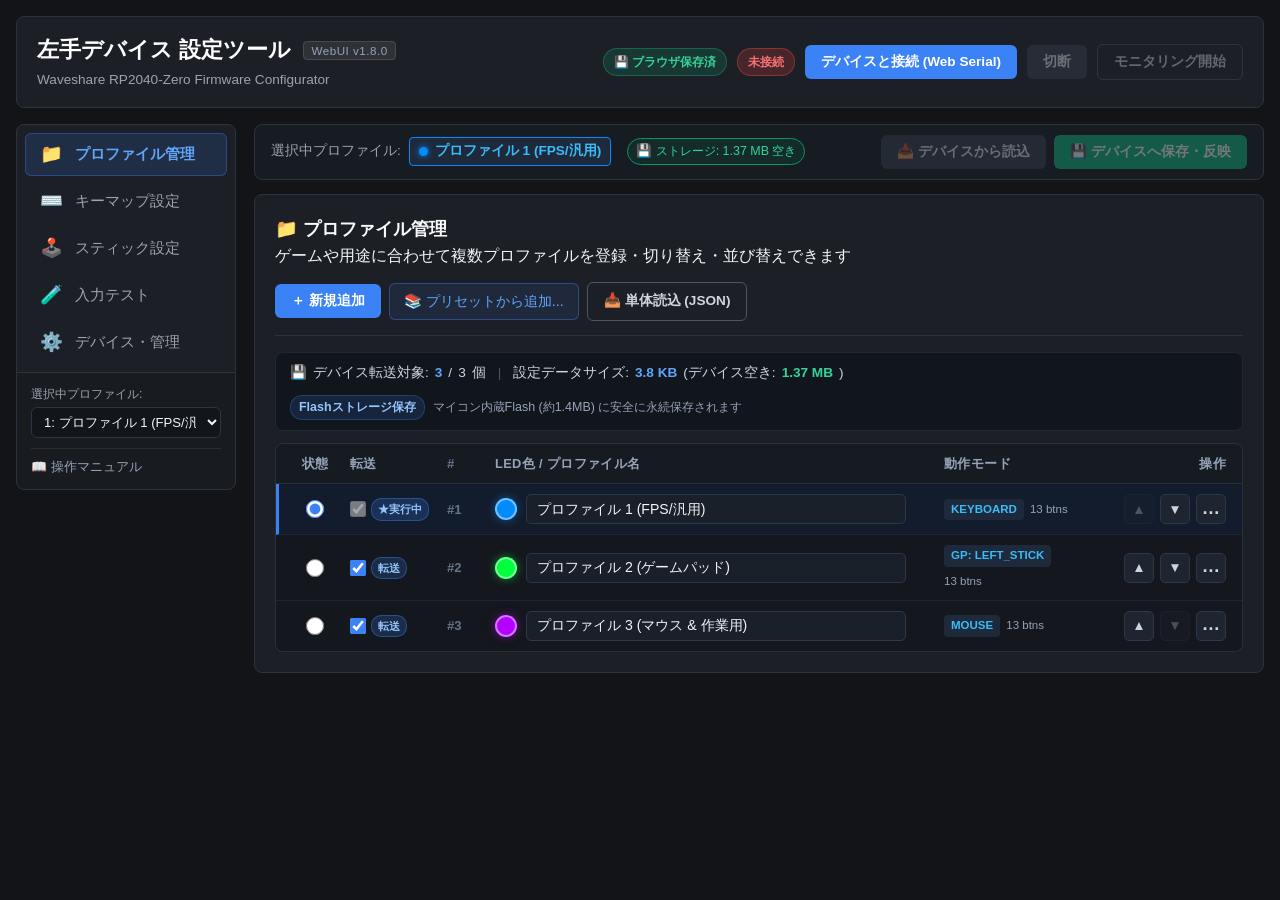
==== commit 0d19c324: "feat(v1.8.0): add software maintenance mode switch via serial command and WebUI buttons" ====
--- a/webui/index.html
+++ b/webui/index.html
@@ -15,7 +15,7 @@
     <!-- ヘッダー -->
     <header class="app-header">
       <div class="logo-area">
-        <h1>左手デバイス 設定ツール <span class="app-version-tag" id="appVersionTag">WebUI v1.7.0</span></h1>
+        <h1>左手デバイス 設定ツール <span class="app-version-tag" id="appVersionTag">WebUI v1.8.0</span></h1>
         <span class="subtitle">Waveshare RP2040-Zero Firmware Configurator</span>
       </div>
       <div class="connection-bar">
@@ -34,7 +34,7 @@
         <span class="banner-icon">⚠️</span>
         <div class="banner-text">
           <div class="banner-title" id="versionAlertTitle">ファームウェアの更新が推奨されます</div>
-          <div class="banner-detail" id="versionAlertDetail">デバイス側: 未対応 (v1.0以前) / WebUI推奨: v1.7.0</div>
+          <div class="banner-detail" id="versionAlertDetail">デバイス側: 未対応 (v1.0以前) / WebUI推奨: v1.8.0</div>
           <div class="banner-subtext">最新機能（同時押しコンボ、長押し・タップ判定、Fnレイヤー、内蔵Flashストレージ容量モニター）を安全に利用するため、最新のファームウェアファイルをマイコン（CIRCUITPY）にコピーしてください。</div>
         </div>
       </div>
@@ -456,7 +456,11 @@
                   <h3>💾 マイコン内蔵ストレージ (Flash / config.json) 状況</h3>
                   <span id="nvmSourceBadge" class="nvm-source-badge offline">オフライン (推定値)</span>
                 </div>
-                <button type="button" id="btnRefreshNvm" class="btn btn-sm btn-outline">🔄 容量を再確認</button>
+                <div class="nvm-header-actions" style="display: flex; gap: 8px; align-items: center; flex-wrap: wrap;">
+                  <button type="button" id="btnRefreshNvm" class="btn btn-sm btn-outline">🔄 容量を再確認</button>
+                  <button type="button" id="btnEnterMaintenance" class="btn btn-sm btn-warning" style="display: none;" title="USBを抜き差しせずにソフト再起動し、PC上にCIRCUITPYドライブを表示します">🛠️ ドライブ表示 (メンテ)</button>
+                  <button type="button" id="btnRebootNormal" class="btn btn-sm btn-outline" style="display: none;" title="マイコンを通常モードで再起動します">🔄 通常再起動</button>
+                </div>
               </div>
 
               <div class="nvm-stats-grid">
@@ -724,6 +728,6 @@
     </datalist>
   </div>
 
-  <script src="app.js?v=1.7.0"></script>
+  <script src="app.js?v=1.8.0"></script>
 </body>
 </html>
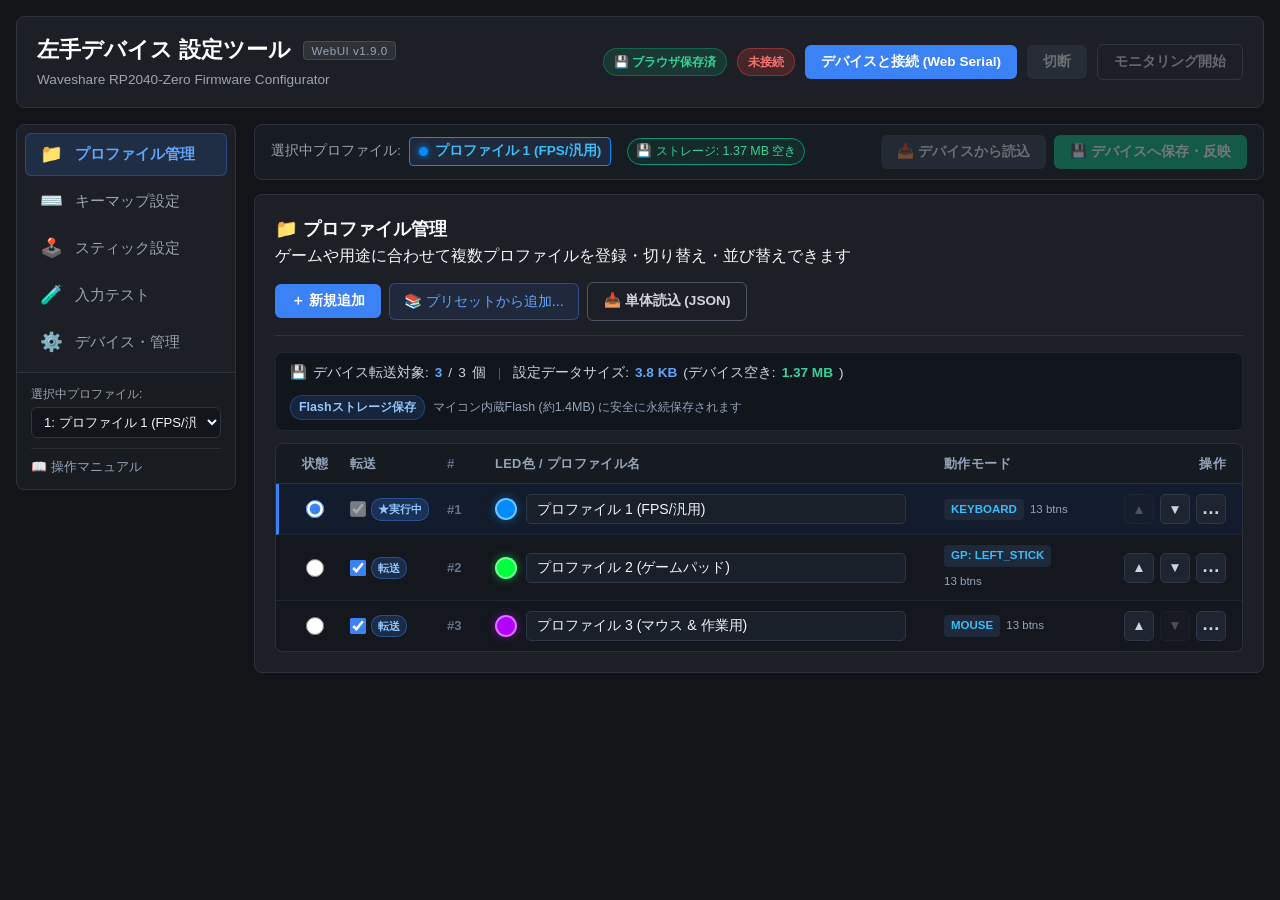
==== commit 22639008: "feat(v1.9.0): add fine-grained mouse acceleration curve, walk ratio, and live canvas preview" ====
--- a/webui/index.html
+++ b/webui/index.html
@@ -34,7 +34,7 @@
         <span class="banner-icon">⚠️</span>
         <div class="banner-text">
           <div class="banner-title" id="versionAlertTitle">ファームウェアの更新が推奨されます</div>
-          <div class="banner-detail" id="versionAlertDetail">デバイス側: 未対応 (v1.0以前) / WebUI推奨: v1.8.0</div>
+          <div class="banner-detail" id="versionAlertDetail">デバイス側: 未対応 (v1.0以前) / WebUI推奨: v1.9.0</div>
           <div class="banner-subtext">最新機能（同時押しコンボ、長押し・タップ判定、Fnレイヤー、内蔵Flashストレージ容量モニター）を安全に利用するため、最新のファームウェアファイルをマイコン（CIRCUITPY）にコピーしてください。</div>
         </div>
       </div>
@@ -259,12 +259,15 @@
                 <div class="stick-mode-badge" id="stickModeBadge">
                   <span class="mode-badge-label">MODE:</span>
                   <span id="stickModeText" class="mode-badge-text">KEYBOARD (WASD)</span>
-                  <span id="stickModeExtra" class="mode-badge-extra"></span>
                 </div>
                 <canvas id="stickCanvas" width="300" height="300"></canvas>
                 <div class="stick-coords">
                   <span>RAW: (<span id="rawX">32768</span>, <span id="rawY">32768</span>)</span>
                   <span>Delta: (<span id="deltaX">0</span>, <span id="deltaY">0</span>)</span>
+                </div>
+                <div class="stick-output-row" id="stickOutputRow">
+                  <span class="stick-output-label">出力:</span>
+                  <span id="stickModeExtra" class="stick-output-val">-</span>
                 </div>
                 <div class="active-states">
                   <span id="stateUp" class="state-pill">UP: NEUTRAL</span>
@@ -328,23 +331,55 @@
                     <option value="4way_strict">4方向厳格 (斜め不感帯: 斜め入力時は無効化)</option>
                   </select>
                 </div>
-                <div class="param-row" id="mouseSpeedRow" style="display: none;">
-                  <label for="mouseSpeedInput">マウス最高速度 (感度):</label>
-                  <input type="range" id="mouseSpeedInput" min="2" max="30" step="1">
-                  <span id="mouseSpeedVal" class="val-display">-</span>
-                </div>
-                <div class="param-row" id="mouseCurveRow" style="display: none;">
-                  <label for="mouseCurveSelect">マウス加速カーブ (レスポンス):</label>
-                  <select id="mouseCurveSelect" class="btn-input" style="width: 100%;">
-                    <option value="linear">リニア (1.0 - 倒し込み量に一定比例)</option>
-                    <option value="smooth" selected>スムーズ (1.5 - 標準: 微小操作が繊細で快適)</option>
-                    <option value="aggressive">急加速 (2.0 - 精密エイム & 端で一気に高速移動)</option>
-                  </select>
-                </div>
-                <div class="param-row" id="mouseRunThresholdRow" style="display: none;">
-                  <label for="mouseRunThresholdInput">Run (深倒し加速) 開始閾値:</label>
-                  <input type="range" id="mouseRunThresholdInput" min="5000" max="32000" step="500">
-                  <span id="mouseRunThresholdVal" class="val-display">-</span>
+                <!-- マウス詳細動作設定 (マウスモード時のみ表示) -->
+                <div id="mouseSettingsBox" class="mouse-settings-box" style="display: none;">
+                  <h4>🖱️ マウス詳細速度 & 加速カーブ設定</h4>
+
+                  <div class="param-row" id="mouseSpeedRow">
+                    <label for="mouseSpeedInput">マウス最高速度 (感度):</label>
+                    <input type="range" id="mouseSpeedInput" min="2" max="30" step="1">
+                    <span id="mouseSpeedVal" class="val-display">-</span>
+                  </div>
+
+                  <div class="param-row" id="mouseWalkRatioRow">
+                    <label for="mouseWalkRatioInput">通常域 (Walk) 速度上限比率:</label>
+                    <input type="range" id="mouseWalkRatioInput" min="15" max="85" step="1" value="55">
+                    <span id="mouseWalkRatioVal" class="val-display">55%</span>
+                  </div>
+                  <span class="param-hint">※深倒し（Run）までの通常移動速度の上限。低くするとソリティアやエイムでの中域の進みすぎを抑え、微小操作がしやすくなります。</span>
+
+                  <div class="param-row" id="mouseCurveRow">
+                    <label for="mouseCurveSlider">加速カーブ指数 (レスポンス):</label>
+                    <input type="range" id="mouseCurveSlider" min="1.0" max="3.0" step="0.05" value="1.5">
+                    <span id="mouseCurveVal" class="val-display">1.50</span>
+                  </div>
+                  <div class="curve-preset-buttons" id="curvePresetButtons">
+                    <button type="button" class="btn btn-xs btn-outline curve-preset-btn" data-curve="1.0">リニア (1.0)</button>
+                    <button type="button" class="btn btn-xs btn-outline curve-preset-btn" data-curve="1.5">スムーズ (1.5)</button>
+                    <button type="button" class="btn btn-xs btn-outline curve-preset-btn" data-curve="2.0">急加速 (2.0)</button>
+                    <button type="button" class="btn btn-xs btn-outline curve-preset-btn" data-curve="2.5">超精密 (2.5)</button>
+                  </div>
+
+                  <div class="param-row" id="mouseRunThresholdRow">
+                    <label for="mouseRunThresholdInput">Run (深倒し加速) 開始閾値:</label>
+                    <input type="range" id="mouseRunThresholdInput" min="5000" max="32000" step="500">
+                    <span id="mouseRunThresholdVal" class="val-display">-</span>
+                  </div>
+
+                  <!-- マウス加速カーブ リアルタイムプレビューグラフ -->
+                  <div class="mouse-curve-preview-container">
+                    <div class="curve-preview-header">
+                      <span class="curve-preview-title">📈 スティック倒し量 vs マウス速度</span>
+                      <span class="curve-live-speed" id="curveLiveSpeedLabel">入力: 0% / 速度: 0.0</span>
+                    </div>
+                    <canvas id="mouseCurveCanvas" width="300" height="150" class="mouse-curve-canvas"></canvas>
+                    <div class="curve-legend">
+                      <span class="legend-item"><span class="legend-dot" style="background:#38bdf8;"></span>速度カーブ</span>
+                      <span class="legend-item"><span class="legend-line-dashed" style="border-color:#f59e0b;"></span>Run境界 (<span id="curveLegendRunTh">75%</span>)</span>
+                      <span class="legend-item"><span class="legend-line-dashed" style="border-color:#10b981;"></span>Walk上限 (<span id="curveLegendWalkCap">55%</span>)</span>
+                      <span class="legend-item"><span class="legend-dot" style="background:#ef4444;"></span>現在値</span>
+                    </div>
+                  </div>
                 </div>
                 <div class="param-row">
                   <label for="deadzoneInput">デッドゾーン (遊び):</label>
@@ -728,6 +763,6 @@
     </datalist>
   </div>
 
-  <script src="app.js?v=1.8.0"></script>
+  <script src="app.js?v=1.9.0"></script>
 </body>
 </html>
--- a/webui/style.css
+++ b/webui/style.css
@@ -276,6 +276,7 @@
 .stick-mode-badge {
   display: inline-flex;
   align-items: center;
+  justify-content: center;
   gap: 8px;
   background-color: #181d24;
   border: 1px solid var(--card-border);
@@ -284,12 +285,16 @@
   font-size: 0.8rem;
   font-weight: 600;
   box-shadow: 0 1px 3px rgba(0, 0, 0, 0.3);
+  white-space: nowrap;
+  min-height: 28px;
+  box-sizing: border-box;
 }
 
 .stick-mode-badge .mode-badge-label {
   color: #64748b;
   font-weight: 700;
   font-size: 0.75rem;
+  letter-spacing: 0.5px;
 }
 
 .stick-mode-badge .mode-badge-text {
@@ -297,18 +302,34 @@
   letter-spacing: 0.5px;
 }
 
-.stick-mode-badge .mode-badge-extra {
+.stick-output-row {
   font-family: monospace;
+  font-size: 0.8rem;
+  min-height: 24px;
+  display: flex;
+  align-items: center;
+  justify-content: center;
+  gap: 6px;
+  box-sizing: border-box;
+}
+
+.stick-output-row .stick-output-label {
+  color: #64748b;
+  font-weight: 700;
+  font-size: 0.75rem;
+}
+
+.stick-output-row .stick-output-val {
   color: #34d399;
-  font-size: 0.75rem;
+  font-variant-numeric: tabular-nums;
   background-color: rgba(16, 185, 129, 0.1);
-  padding: 2px 6px;
+  padding: 2px 8px;
   border-radius: 4px;
   border: 1px solid rgba(16, 185, 129, 0.2);
-}
-
-.stick-mode-badge .mode-badge-extra:empty {
-  display: none;
+  min-width: 140px;
+  text-align: center;
+  display: inline-block;
+  white-space: nowrap;
 }
 
 #stickCanvas {
@@ -323,7 +344,9 @@
   font-size: 0.85rem;
   display: flex;
   gap: 16px;
+  justify-content: center;
   color: var(--text-sub);
+  font-variant-numeric: tabular-nums;
 }
 
 .active-states {
@@ -1908,6 +1931,117 @@
   margin-top: 4px;
 }
 
+/* マウス詳細設定ボックス */
+.mouse-settings-box {
+  background-color: rgba(30, 41, 59, 0.45);
+  border: 1px solid rgba(56, 189, 248, 0.25);
+  border-radius: 8px;
+  padding: 14px 16px;
+  margin: 12px 0;
+  display: flex;
+  flex-direction: column;
+  gap: 12px;
+}
+
+.mouse-settings-box h4 {
+  font-size: 0.9rem;
+  color: #38bdf8;
+  font-weight: 600;
+  margin-bottom: 2px;
+}
+
+.curve-preset-buttons {
+  display: flex;
+  flex-wrap: wrap;
+  gap: 6px;
+  margin-top: -4px;
+}
+
+.curve-preset-buttons .btn-xs {
+  padding: 3px 8px;
+  font-size: 0.72rem;
+  border-radius: 4px;
+}
+
+.curve-preset-buttons .btn-xs.active {
+  background-color: #0284c7;
+  color: #ffffff;
+  border-color: #38bdf8;
+}
+
+/* マウスカーブ プレビューコンテナ */
+.mouse-curve-preview-container {
+  background-color: #0b0f14;
+  border: 1px solid var(--card-border);
+  border-radius: 6px;
+  padding: 10px 12px;
+  display: flex;
+  flex-direction: column;
+  gap: 8px;
+}
+
+.curve-preview-header {
+  display: flex;
+  justify-content: space-between;
+  align-items: center;
+  font-size: 0.75rem;
+}
+
+.curve-preview-title {
+  color: var(--text-sub);
+  font-weight: 600;
+}
+
+.curve-live-speed {
+  font-family: monospace;
+  font-size: 0.75rem;
+  color: #34d399;
+  font-variant-numeric: tabular-nums;
+  background-color: rgba(16, 185, 129, 0.1);
+  padding: 2px 6px;
+  border-radius: 4px;
+  border: 1px solid rgba(16, 185, 129, 0.2);
+}
+
+.mouse-curve-canvas {
+  width: 100%;
+  max-width: 300px;
+  height: 150px;
+  background-color: #080b0e;
+  border: 1px solid #1e293b;
+  border-radius: 4px;
+  align-self: center;
+}
+
+.curve-legend {
+  display: flex;
+  flex-wrap: wrap;
+  gap: 12px;
+  justify-content: center;
+  font-size: 0.7rem;
+  color: var(--text-sub);
+}
+
+.legend-item {
+  display: flex;
+  align-items: center;
+  gap: 5px;
+}
+
+.legend-dot {
+  width: 8px;
+  height: 8px;
+  border-radius: 50%;
+  display: inline-block;
+}
+
+.legend-line-dashed {
+  width: 14px;
+  height: 0px;
+  border-bottom: 2px dashed;
+  display: inline-block;
+}
+
 /* デバイス管理 バックアップバー */
 .backup-actions-bar {
   display: flex;
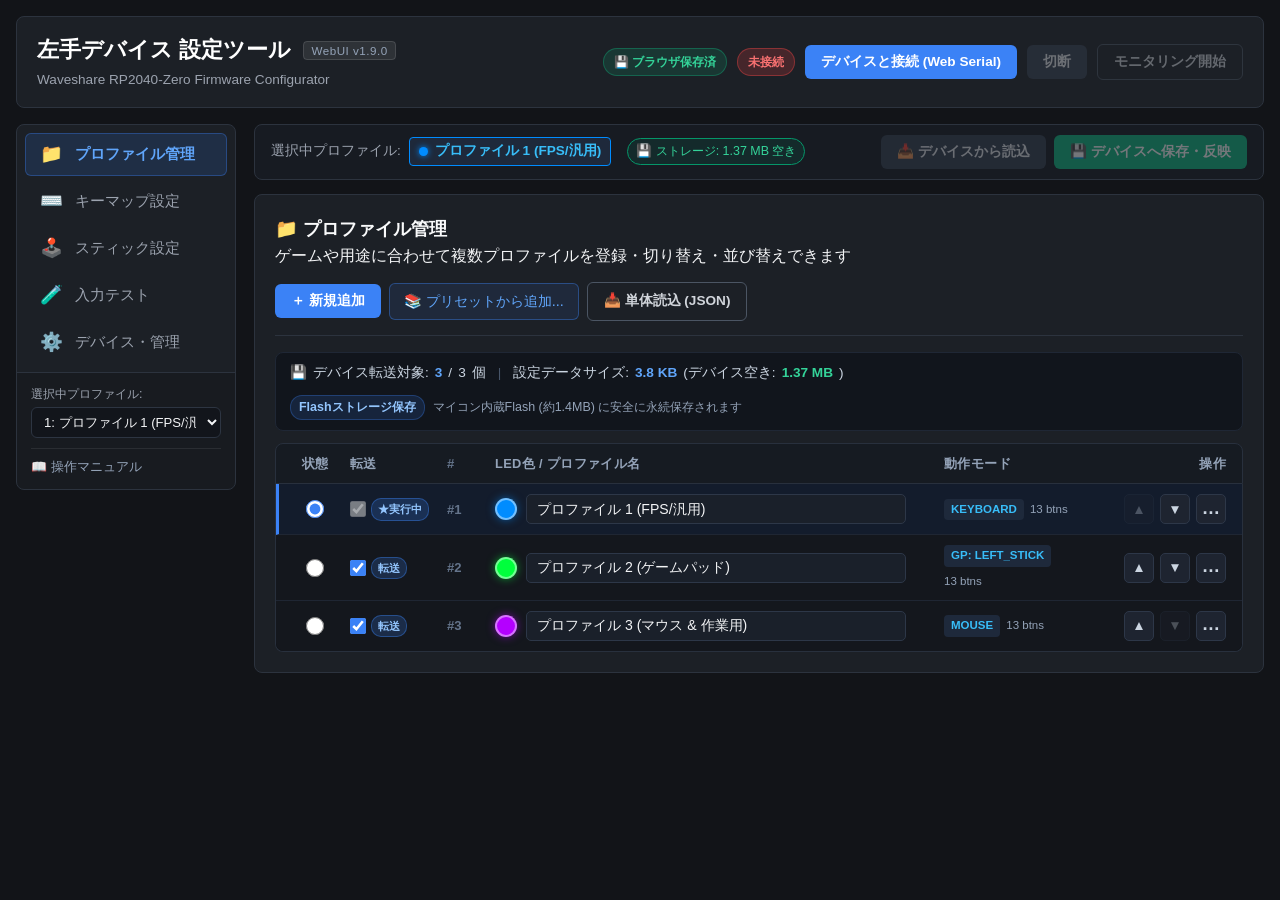
==== commit ec6df5f0: "feat(mouse): expand acceleration curve range to 0.50-3.00 with quick 0.7 preset" ====
--- a/webui/index.html
+++ b/webui/index.html
@@ -350,10 +350,11 @@
 
                   <div class="param-row" id="mouseCurveRow">
                     <label for="mouseCurveSlider">加速カーブ指数 (レスポンス):</label>
-                    <input type="range" id="mouseCurveSlider" min="1.0" max="3.0" step="0.05" value="1.5">
+                    <input type="range" id="mouseCurveSlider" min="0.5" max="3.0" step="0.05" value="1.5">
                     <span id="mouseCurveVal" class="val-display">1.50</span>
                   </div>
                   <div class="curve-preset-buttons" id="curvePresetButtons">
+                    <button type="button" class="btn btn-xs btn-outline curve-preset-btn" data-curve="0.7">クイック (0.7)</button>
                     <button type="button" class="btn btn-xs btn-outline curve-preset-btn" data-curve="1.0">リニア (1.0)</button>
                     <button type="button" class="btn btn-xs btn-outline curve-preset-btn" data-curve="1.5">スムーズ (1.5)</button>
                     <button type="button" class="btn btn-xs btn-outline curve-preset-btn" data-curve="2.0">急加速 (2.0)</button>
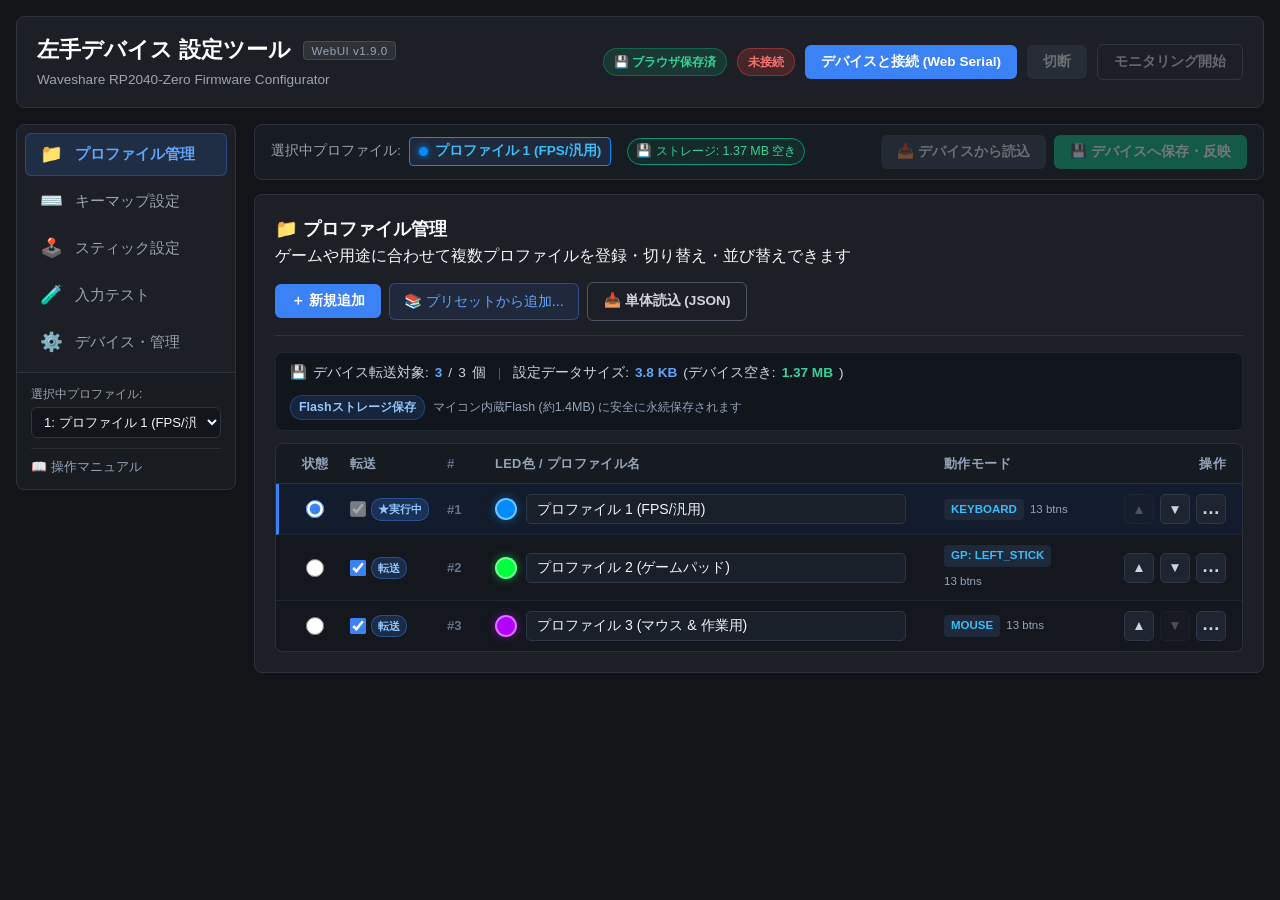
==== commit 6ecfdc66: "fix(safemode): harden NVM slicing and add WebUI safe mode recovery banner & Ctrl-D soft reset" ====
--- a/webui/index.html
+++ b/webui/index.html
@@ -15,7 +15,7 @@
     <!-- ヘッダー -->
     <header class="app-header">
       <div class="logo-area">
-        <h1>左手デバイス 設定ツール <span class="app-version-tag" id="appVersionTag">WebUI v1.8.0</span></h1>
+        <h1>左手デバイス 設定ツール <span class="app-version-tag" id="appVersionTag">WebUI v1.9.0</span></h1>
         <span class="subtitle">Waveshare RP2040-Zero Firmware Configurator</span>
       </div>
       <div class="connection-bar">
@@ -27,6 +27,26 @@
         <button id="btnToggleMonitor" class="btn btn-outline btn-monitor btn-toggle-monitor" disabled title="リアルタイムのスティック・ボタン入力状態の受信を切り替えます">モニタリング開始</button>
       </div>
     </header>
+
+    <!-- セーフモード検知バナー -->
+    <div id="safeModeAlertBanner" class="version-alert-banner safe-mode-banner" style="display: none; background: #fff3cd; border-left: 5px solid #dc3545; color: #721c24;">
+      <div class="banner-content">
+        <span class="banner-icon" style="font-size: 1.5rem;">⚠️</span>
+        <div class="banner-text">
+          <div class="banner-title" style="font-weight: bold; color: #721c24;">マイコンがセーフモード (Safe Mode) で動作しています</div>
+          <div class="banner-detail" id="safeModeAlertDetail">CircuitPythonの安全機能により保存されたコードの実行が停止しています（故障・文鎮化ではありません）。</div>
+          <div class="banner-subtext" style="color: #856404; margin-top: 4px;">
+            【復帰手順】<br>
+            ① PCで認識されている <code>CIRCUITPY</code> ドライブを <strong>「安全な取り出し (イジェクト)」</strong> してください。<br>
+            ② 下の <strong>「ソフトリセット (Ctrl-D)」</strong> ボタンを押すか、マイコン本体の <strong>RESETボタン</strong> を1回押してください。
+          </div>
+        </div>
+      </div>
+      <div class="banner-actions" style="display: flex; gap: 8px; align-items: center;">
+        <button type="button" class="btn btn-sm btn-danger" id="btnSendCtrlD">🔄 ソフトリセット (Ctrl-D)</button>
+        <button type="button" class="btn-sm btn-outline" id="btnDismissSafeModeAlert">閉じる</button>
+      </div>
+    </div>
 
     <!-- ファームウェア更新通知バナー -->
     <div id="versionAlertBanner" class="version-alert-banner" style="display: none;">
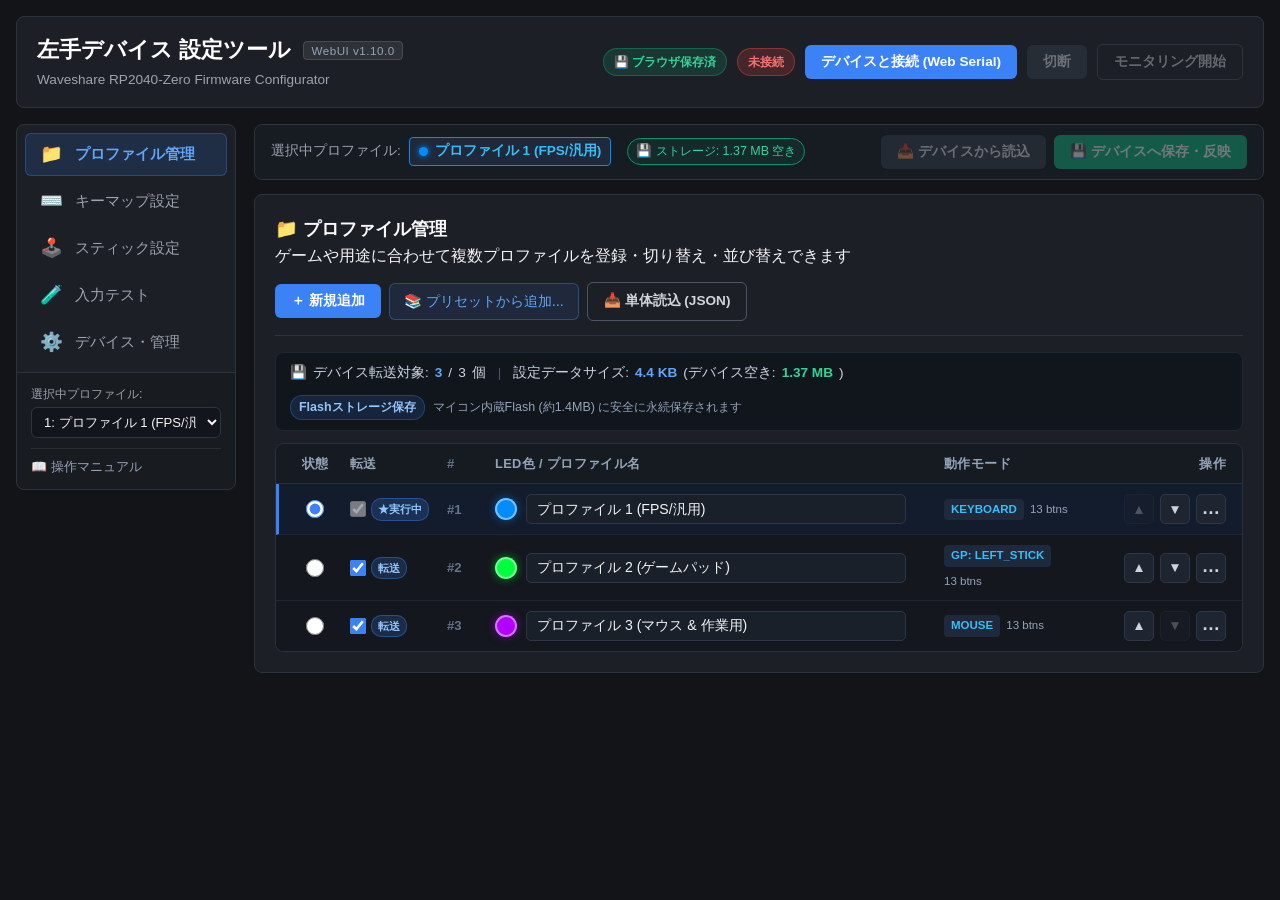
==== commit a147bae5: "feat: unified mouse response curve architecture & controls (v1.10.0)" ====
--- a/webui/index.html
+++ b/webui/index.html
@@ -15,7 +15,7 @@
     <!-- ヘッダー -->
     <header class="app-header">
       <div class="logo-area">
-        <h1>左手デバイス 設定ツール <span class="app-version-tag" id="appVersionTag">WebUI v1.9.0</span></h1>
+        <h1>左手デバイス 設定ツール <span class="app-version-tag" id="appVersionTag">WebUI v1.10.0</span></h1>
         <span class="subtitle">Waveshare RP2040-Zero Firmware Configurator</span>
       </div>
       <div class="connection-bar">
@@ -361,31 +361,98 @@
                     <span id="mouseSpeedVal" class="val-display">-</span>
                   </div>
 
+                  <div class="param-row" id="mouseCurveTypeRow">
+                    <label for="mouseCurveTypeSelect">カーブ計算方式:</label>
+                    <select id="mouseCurveTypeSelect" class="btn-input" style="width: 100%;">
+                      <option value="power" selected>📈 指数カーブ (標準 / パワー)</option>
+                      <option value="sigmoid">〰️ S字カーブ (スムーズ / Ease-in-out)</option>
+                      <option value="custom">🎛️ カスタム折れ線 (4点マルチポイント)</option>
+                    </select>
+                  </div>
+
+                  <!-- 指数カーブ設定グループ (power時) -->
+                  <div id="mousePowerCurveGroup">
+                    <div class="param-row" id="mouseCurveRow">
+                      <label for="mouseCurveSlider">加速カーブ指数 (レスポンス):</label>
+                      <input type="range" id="mouseCurveSlider" min="0.5" max="3.0" step="0.05" value="1.5">
+                      <span id="mouseCurveVal" class="val-display">1.50</span>
+                    </div>
+                    <div class="curve-preset-buttons" id="curvePresetButtons">
+                      <button type="button" class="btn btn-xs btn-outline curve-preset-btn" data-curve="0.7">クイック (0.7)</button>
+                      <button type="button" class="btn btn-xs btn-outline curve-preset-btn" data-curve="1.0">リニア (1.0)</button>
+                      <button type="button" class="btn btn-xs btn-outline curve-preset-btn" data-curve="1.5">スムーズ (1.5)</button>
+                      <button type="button" class="btn btn-xs btn-outline curve-preset-btn" data-curve="2.0">急加速 (2.0)</button>
+                      <button type="button" class="btn btn-xs btn-outline curve-preset-btn" data-curve="2.5">超精密 (2.5)</button>
+                    </div>
+                  </div>
+
+                  <!-- S字カーブ説明グループ (sigmoid時) -->
+                  <div id="mouseSigmoidGroup" style="display: none;">
+                    <span class="param-hint">ℹ️ 初動は滑らかに立ち上がり、中域はリニアに素直に伸び、最高速付近で自然に収束する Hermite S字カーブです。</span>
+                  </div>
+
+                  <!-- カスタム4点折れ線グループ (custom時) -->
+                  <div id="mouseCustomCurveGroup" style="display: none;">
+                    <span class="param-hint" style="margin-bottom: 6px; display: block;">各傾きポイントにおける速度比率（%）を指定します:</span>
+                    <div class="custom-points-grid">
+                      <div class="custom-point-item">
+                        <div class="custom-point-label"><span>25% 傾き時:</span><span id="customPointVal0" class="custom-point-val">15%</span></div>
+                        <input type="range" id="customPointSlider0" min="0" max="60" step="1" value="15">
+                      </div>
+                      <div class="custom-point-item">
+                        <div class="custom-point-label"><span>50% 傾き時:</span><span id="customPointVal1" class="custom-point-val">40%</span></div>
+                        <input type="range" id="customPointSlider1" min="5" max="80" step="1" value="40">
+                      </div>
+                      <div class="custom-point-item">
+                        <div class="custom-point-label"><span>75% 傾き時:</span><span id="customPointVal2" class="custom-point-val">75%</span></div>
+                        <input type="range" id="customPointSlider2" min="20" max="100" step="1" value="75">
+                      </div>
+                      <div class="custom-point-item">
+                        <div class="custom-point-label"><span>100% 傾き時:</span><span id="customPointVal3" class="custom-point-val">100%</span></div>
+                        <input type="range" id="customPointSlider3" min="50" max="100" step="1" value="100">
+                      </div>
+                    </div>
+                  </div>
+
                   <div class="param-row" id="mouseWalkRatioRow">
                     <label for="mouseWalkRatioInput">通常域 (Walk) 速度上限比率:</label>
-                    <input type="range" id="mouseWalkRatioInput" min="15" max="85" step="1" value="55">
+                    <input type="range" id="mouseWalkRatioInput" min="10" max="90" step="1" value="55">
                     <span id="mouseWalkRatioVal" class="val-display">55%</span>
                   </div>
                   <span class="param-hint">※深倒し（Run）までの通常移動速度の上限。低くするとソリティアやエイムでの中域の進みすぎを抑え、微小操作がしやすくなります。</span>
 
-                  <div class="param-row" id="mouseCurveRow">
-                    <label for="mouseCurveSlider">加速カーブ指数 (レスポンス):</label>
-                    <input type="range" id="mouseCurveSlider" min="0.5" max="3.0" step="0.05" value="1.5">
-                    <span id="mouseCurveVal" class="val-display">1.50</span>
-                  </div>
-                  <div class="curve-preset-buttons" id="curvePresetButtons">
-                    <button type="button" class="btn btn-xs btn-outline curve-preset-btn" data-curve="0.7">クイック (0.7)</button>
-                    <button type="button" class="btn btn-xs btn-outline curve-preset-btn" data-curve="1.0">リニア (1.0)</button>
-                    <button type="button" class="btn btn-xs btn-outline curve-preset-btn" data-curve="1.5">スムーズ (1.5)</button>
-                    <button type="button" class="btn btn-xs btn-outline curve-preset-btn" data-curve="2.0">急加速 (2.0)</button>
-                    <button type="button" class="btn btn-xs btn-outline curve-preset-btn" data-curve="2.5">超精密 (2.5)</button>
-                  </div>
+                  <div class="param-row" id="mouseMinSpeedRow">
+                    <label for="mouseMinSpeedInput">初動最小速度 (初速保証):</label>
+                    <input type="range" id="mouseMinSpeedInput" min="0.0" max="5.0" step="0.1" value="0.0">
+                    <span id="mouseMinSpeedVal" class="val-display">0.0 px (無効)</span>
+                  </div>
+                  <span class="param-hint">※デッドゾーンを抜けた瞬間に保証する最低初速。スティック初動のもっさり感を解消したい場合に設定します。</span>
 
                   <div class="param-row" id="mouseRunThresholdRow">
                     <label for="mouseRunThresholdInput">Run (深倒し加速) 開始閾値:</label>
                     <input type="range" id="mouseRunThresholdInput" min="5000" max="32000" step="500">
                     <span id="mouseRunThresholdVal" class="val-display">-</span>
                   </div>
+
+                  <!-- 高度なマウス設定 (折りたたみ) -->
+                  <details class="advanced-mouse-details" id="advancedMouseDetails">
+                    <summary class="advanced-mouse-summary">⚙️ 高度なマウス設定 (動的フリック加速 / 横長画面補正)</summary>
+                    <div class="advanced-mouse-content">
+                      <div class="param-row" id="mouseDynamicAccelRow">
+                        <label for="mouseDynamicAccelInput">動的フリック加速ゲイン:</label>
+                        <input type="range" id="mouseDynamicAccelInput" min="0.0" max="2.0" step="0.1" value="0.0">
+                        <span id="mouseDynamicAccelVal" class="val-display">0.0 (OFF)</span>
+                      </div>
+                      <span class="param-hint">※スティックを素早く弾いた時のみ一時的に速度を最大1.5倍までブーストします。ゆっくり倒せば通常速度、素早くフリックすると一気に画面端へ移動できます。</span>
+
+                      <div class="param-row" id="mouseAspectRatioRow">
+                        <label for="mouseAspectRatioInput">横方向 (X軸) 感度倍率:</label>
+                        <input type="range" id="mouseAspectRatioInput" min="0.5" max="2.0" step="0.05" value="1.0">
+                        <span id="mouseAspectRatioVal" class="val-display">1.00 (等倍)</span>
+                      </div>
+                      <span class="param-hint">※ワイドモニター（16:9 や 21:9）に合わせて、横方向の移動速度を縦方向より速く補正できます（16:9 おすすめ値: 1.33）。</span>
+                    </div>
+                  </details>
 
                   <!-- マウス加速カーブ リアルタイムプレビューグラフ -->
                   <div class="mouse-curve-preview-container">
--- a/webui/style.css
+++ b/webui/style.css
@@ -2042,6 +2042,66 @@
   display: inline-block;
 }
 
+/* マウスカーブ 4点カスタム折れ線グリッド */
+.custom-points-grid {
+  display: grid;
+  grid-template-columns: repeat(2, 1fr);
+  gap: 8px 12px;
+  background-color: rgba(15, 23, 42, 0.4);
+  padding: 10px 12px;
+  border-radius: 6px;
+  border: 1px solid rgba(56, 189, 248, 0.15);
+}
+
+.custom-point-item {
+  display: flex;
+  flex-direction: column;
+  gap: 4px;
+}
+
+.custom-point-label {
+  display: flex;
+  justify-content: space-between;
+  font-size: 0.75rem;
+  color: var(--text-sub);
+}
+
+.custom-point-val {
+  font-family: monospace;
+  font-weight: 600;
+  color: #38bdf8;
+}
+
+/* 高度なマウス設定 (折りたたみ) */
+.advanced-mouse-details {
+  border-top: 1px dashed rgba(56, 189, 248, 0.2);
+  padding-top: 10px;
+  margin-top: 4px;
+}
+
+.advanced-mouse-summary {
+  font-size: 0.8rem;
+  font-weight: 600;
+  color: #94a3b8;
+  cursor: pointer;
+  user-select: none;
+  outline: none;
+  padding: 4px 0;
+  transition: color 0.15s ease;
+}
+
+.advanced-mouse-summary:hover {
+  color: #38bdf8;
+}
+
+.advanced-mouse-content {
+  display: flex;
+  flex-direction: column;
+  gap: 10px;
+  margin-top: 8px;
+  padding-left: 6px;
+}
+
 /* デバイス管理 バックアップバー */
 .backup-actions-bar {
   display: flex;
